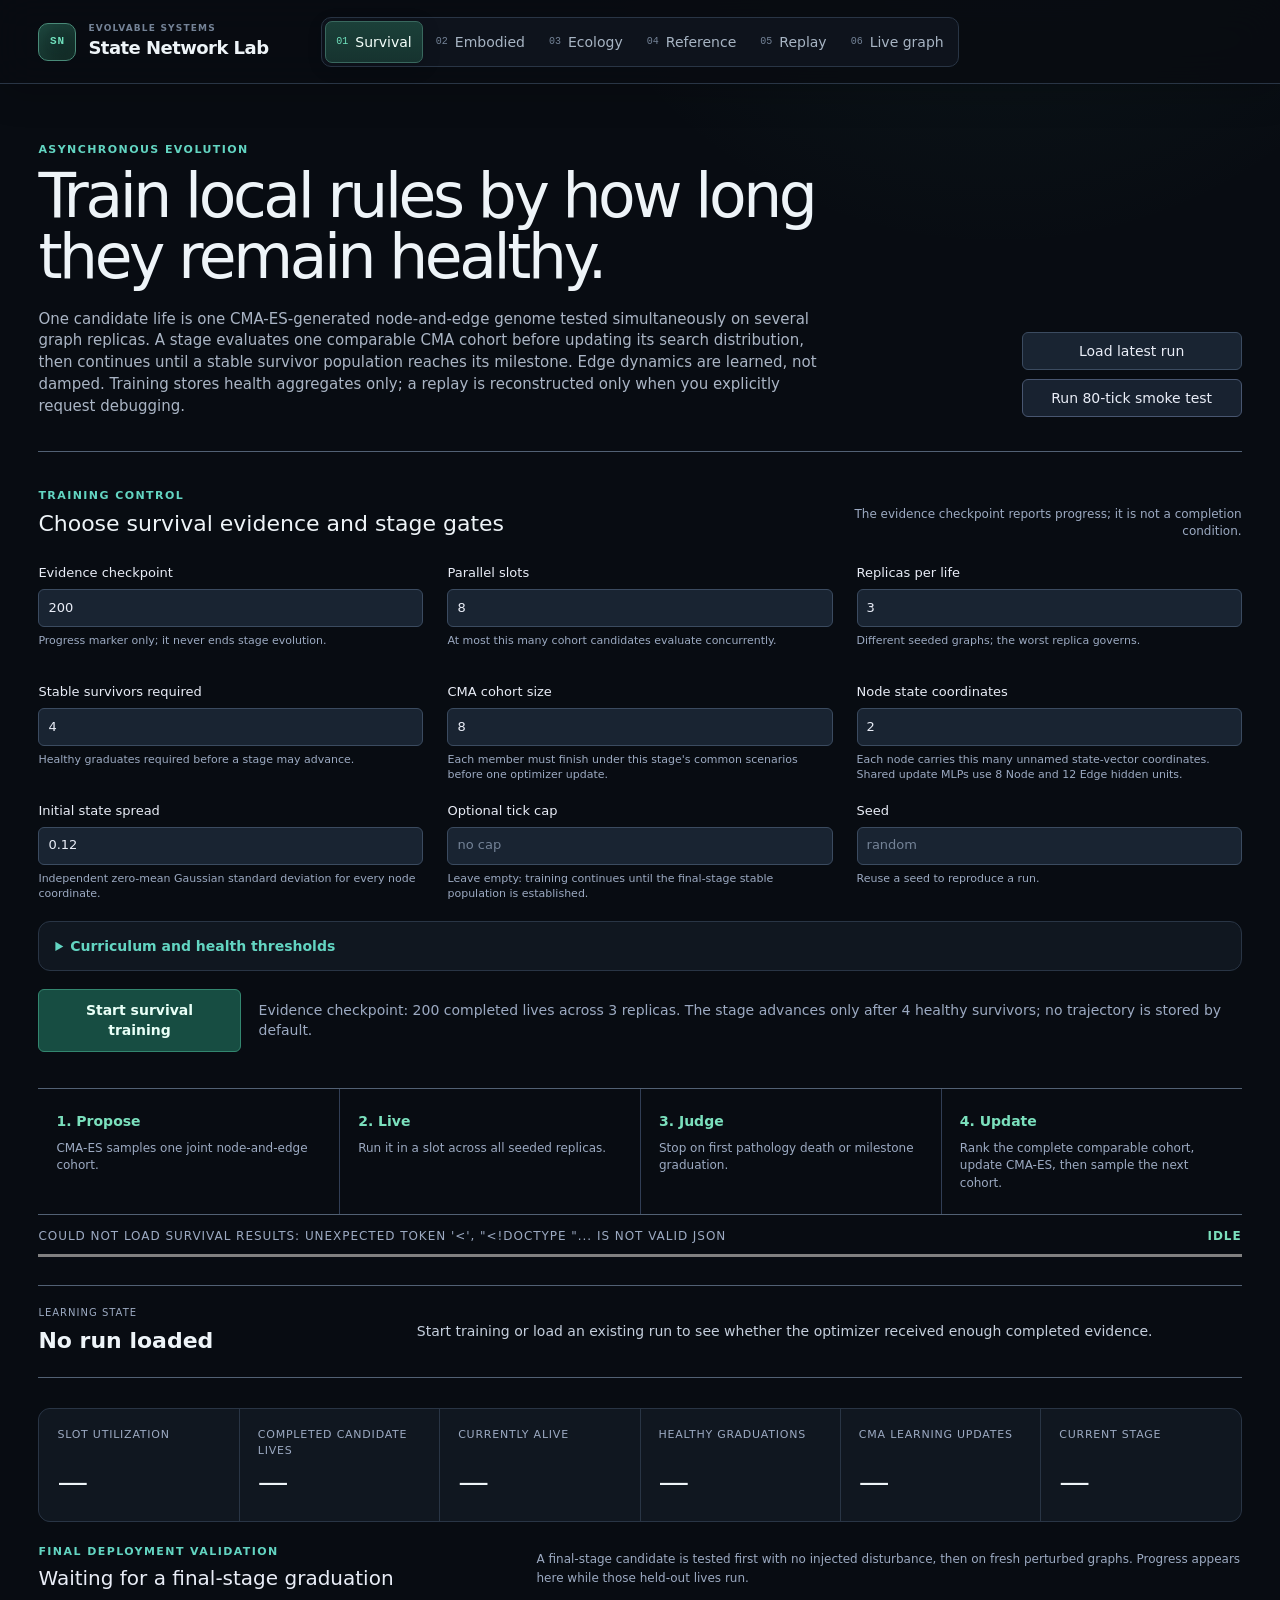
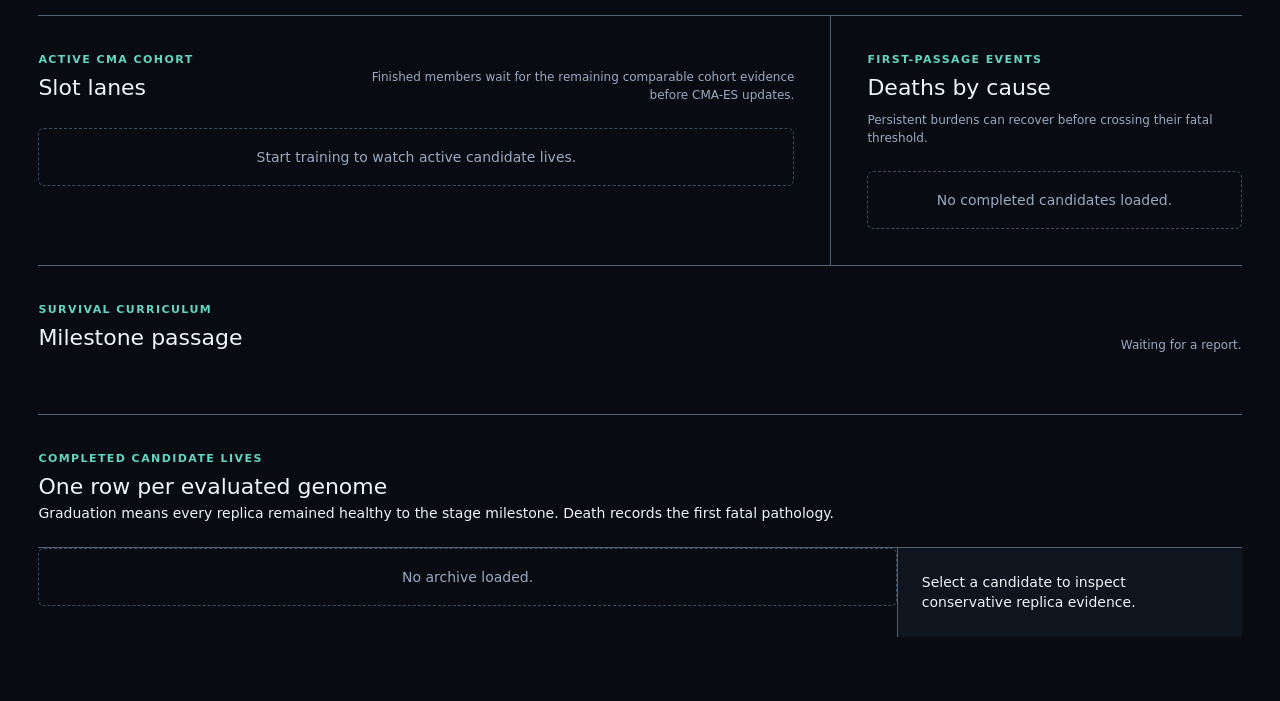
==== src/evolvable_state_network/web/index.html @ c816c3fc "add cli" ====
<!doctype html>
<html lang="en">
  <head>
    <meta charset="utf-8" />
    <meta name="viewport" content="width=device-width, initial-scale=1" />
    <title>State Network Lab</title>
    <link rel="stylesheet" href="style.css" />
    <link rel="stylesheet" href="shell.css" />
  </head>
  <body>
    <a class="skip-link" href="#main-content">Skip to workspace</a>
    <header class="app-header">
      <div class="brand">
        <span class="brand-mark" aria-hidden="true">SN</span>
        <div><p class="eyebrow">EVOLVABLE SYSTEMS</p><h1>State Network Lab</h1></div>
      </div>
      <nav aria-label="Primary views">
        <button class="nav active" data-view="survival"><span>01</span>Survival</button>
        <button class="nav" data-view="embodied"><span>02</span>Embodied</button>
        <button class="nav" data-view="ecology-demo"><span>03</span>Ecology</button>
        <button class="nav" data-view="overview"><span>04</span>Reference</button>
        <button class="nav" data-view="replay"><span>05</span>Replay</button>
        <button class="nav" data-view="live"><span>06</span>Live graph</button>
      </nav>
      <div class="load-controls">
        <span class="server-state"><i aria-hidden="true"></i>Local workspace</span>
        <label class="file-button">Import replay<input id="file-input" type="file" accept="application/json,.json" /></label>
        <span id="load-status" role="status">Load a replay JSON when needed.</span>
      </div>
    </header>

    <main id="main-content" tabindex="-1">
      <section class="view active survival-view" data-view="survival">
        <div class="survival-hero">
          <div>
            <p class="eyebrow">ASYNCHRONOUS EVOLUTION</p>
            <h2>Train local rules by how long they remain healthy.</h2>
            <p>One candidate life is one CMA-ES-generated node-and-edge genome tested simultaneously on several graph replicas. A stage evaluates one comparable CMA cohort before updating its search distribution, then continues until a stable survivor population reaches its milestone. Edge dynamics are learned, not damped. Training stores health aggregates only; a replay is reconstructed only when you explicitly request debugging.</p>
          </div>
          <div class="survival-actions"><button id="async-refresh" type="button">Load latest run</button><button id="async-diagnostic" type="button">Run 80-tick smoke test</button></div>
        </div>

        <section class="flat-section training-section">
          <div class="section-heading"><div><p class="eyebrow">TRAINING CONTROL</p><h3>Choose survival evidence and stage gates</h3></div><span>The evidence checkpoint reports progress; it is not a completion condition.</span></div>
          <form id="async-form" class="training-form">
            <label>Evidence checkpoint <input id="async-candidates-budget" type="number" value="200" min="1" max="5000" /><small>Progress marker only; it never ends stage evolution.</small></label>
            <label>Parallel slots <input id="async-slots-input" type="number" value="8" min="1" max="32" /><small>At most this many cohort candidates evaluate concurrently.</small></label>
            <label>Replicas per life <input id="async-replicas-input" type="number" value="3" min="1" max="8" /><small>Different seeded graphs; the worst replica governs.</small></label>
            <label>Stable survivors required <input id="async-stable-population" type="number" value="4" min="1" max="32" /><small>Healthy graduates required before a stage may advance.</small></label>
            <label>CMA cohort size <input id="async-batch-input" type="number" value="8" min="2" max="32" /><small>Each member must finish under this stage's common scenarios before one optimizer update.</small></label>
            <label>Node state coordinates <input id="async-state-width" type="number" value="2" min="1" max="8" /><small>Each node carries this many unnamed state-vector coordinates. Shared update MLPs use 8 Node and 12 Edge hidden units.</small></label>
            <label>Initial state spread <input id="async-initial-state-scale" type="number" value="0.12" min="0.001" max="1" step="0.001" /><small>Independent zero-mean Gaussian standard deviation for every node coordinate.</small></label>
            <label>Optional tick cap <input id="async-ticks-input" type="number" placeholder="no cap" min="20" max="100000" /><small>Leave empty: training continues until the final-stage stable population is established.</small></label>
            <label>Seed <input id="async-seed" type="number" placeholder="random" min="0" max="4294967295" /><small>Reuse a seed to reproduce a run.</small></label>
            <details class="training-advanced">
              <summary>Curriculum and health thresholds</summary>
              <div class="advanced-grid">
                <label>Stage 1 milestone <input id="async-stage1-life" type="number" value="40" min="4" max="2000" /><small>Healthy ticks required to graduate stage 1.</small></label>
                <label>Stage 2 milestone <input id="async-stage2-life" type="number" value="100" min="8" max="5000" /><small>Harder-stage healthy lifetime.</small></label>
                <label>Stage 1 nodes <input id="async-stage1-nodes" type="number" value="8" min="3" max="100" /></label>
                <label>Stage 2 nodes <input id="async-stage2-nodes" type="number" value="12" min="3" max="200" /></label>
                <label>Mean degree <input id="async-degree" type="number" value="3" min="0.5" max="20" step="0.5" /></label>
                <label>Disturbance interval <input id="async-disturbance-interval" type="number" value="10" min="2" max="1000" /></label>
                <label>Disturbance strength <input id="async-disturbance-strength" type="number" value="0.12" min="0" max="2" step="0.01" /></label>
                <label>Fatal burden threshold <input id="async-fatal-threshold" type="number" value="8" min="0.1" max="100" step="0.1" /><small>Higher values tolerate pathology longer.</small></label>
                <label>Node runaway alert <input id="async-node-growth-alert" type="number" value="3.2" min="0.1" max="3.9" step="0.1" /><small>Only sustained one-way growth at or beyond this coordinate magnitude counts as runaway. The hard safety bound is 4.</small></label>
                <label>Drift persistence <input id="async-one-direction-steps" type="number" value="12" min="2" max="1000" /><small>Consecutive growing ticks required before node runaway burden starts.</small></label>
                <label>Probe interval <input id="async-probe-interval" type="number" value="8" min="2" max="1000" /><small>How often response and recovery are tested.</small></label>
              </div>
            </details>
            <div class="training-submit"><button id="async-run" type="submit">Start survival training</button><output id="async-work-estimate">Health aggregates are retained online; training ends only after the final-stage stable population is established.</output></div>
          </form>
        </section>

        <section class="logic-strip" aria-label="Survival evolution logic">
          <div><strong>1. Propose</strong><span>CMA-ES samples one joint node-and-edge cohort.</span></div>
          <div><strong>2. Live</strong><span>Run it in a slot across all seeded replicas.</span></div>
          <div><strong>3. Judge</strong><span>Stop on first pathology death or milestone graduation.</span></div>
          <div><strong>4. Update</strong><span>Rank the complete comparable cohort, update CMA-ES, then sample the next cohort.</span></div>
        </section>

        <div class="async-status-line">
          <span id="async-status">Checking for the latest survival run…</span>
          <strong id="async-progress-label">idle</strong>
        </div>
        <progress id="async-progress" value="0" max="5000"></progress>

        <section id="async-interpretation" class="learning-verdict">
          <div><span>LEARNING STATE</span><strong id="async-learning-state">No run loaded</strong></div>
          <p id="async-learning-copy">Start training or load an existing run to see whether the optimizer received enough completed evidence.</p>
          <dl id="async-run-facts"></dl>
        </section>

        <section id="async-metrics" class="metric-ribbon" aria-label="Asynchronous run summary">
          <div><span>Slot utilization</span><strong>—</strong></div>
          <div><span>Completed candidate lives</span><strong>—</strong></div>
          <div><span>Currently alive</span><strong>—</strong></div>
          <div><span>Healthy graduations</span><strong>—</strong></div>
          <div><span>CMA learning updates</span><strong>—</strong></div>
          <div><span>Current stage</span><strong>—</strong></div>
        </section>

        <section id="async-validation" class="validation-progress" aria-live="polite">
          <div><p class="eyebrow">FINAL DEPLOYMENT VALIDATION</p><h3>Waiting for a final-stage graduation</h3></div>
          <p>A final-stage candidate is tested first with no injected disturbance, then on fresh perturbed graphs. Progress appears here while those held-out lives run.</p>
        </section>

        <div class="survival-columns">
          <section class="flat-section">
            <div class="section-heading"><div><p class="eyebrow">ACTIVE CMA COHORT</p><h3>Slot lanes</h3></div><span>Finished members wait for the remaining comparable cohort evidence before CMA-ES updates.</span></div>
            <div id="async-slots" class="slot-lanes"><p class="empty-state">Start training to watch active candidate lives.</p></div>
          </section>
          <section class="flat-section">
            <div class="section-heading"><div><p class="eyebrow">FIRST-PASSAGE EVENTS</p><h3>Deaths by cause</h3></div><span>Persistent burdens can recover before crossing their fatal threshold.</span></div>
            <div id="async-causes" class="cause-list"><p class="empty-state">No completed candidates loaded.</p></div>
          </section>
        </div>

        <section class="flat-section curriculum-section">
          <div class="section-heading"><div><p class="eyebrow">SURVIVAL CURRICULUM</p><h3>Milestone passage</h3></div><span id="async-curriculum-copy">Waiting for a report.</span></div>
          <div id="async-curriculum" class="curriculum-track"></div>
        </section>

        <section class="flat-section archive-section">
          <div class="section-heading">
            <div><p class="eyebrow">COMPLETED CANDIDATE LIVES</p><h3>One row per evaluated genome</h3><p>Graduation means every replica remained healthy to the stage milestone. Death records the first fatal pathology.</p></div>
            <div id="async-artifacts" class="artifact-links"></div>
          </div>
          <div class="archive-layout">
            <div id="async-candidates" class="candidate-table"><p class="empty-state">No archive loaded.</p></div>
            <aside id="async-detail" class="candidate-detail"><p>Select a candidate to inspect conservative replica evidence.</p></aside>
          </div>
        </section>
      </section>

      <section class="view" data-view="embodied">
        <div class="page-heading"><div><p class="eyebrow">EMBODIED RULE LEARNING</p><h2>Evolve node and edge rules that learn how to remain alive.</h2><p>Only the shared node and edge update rules are inherited. Every evaluated life starts on a newly sampled graph and node/edge state, so evolution cannot memorize one network. Hunger, energy change, eating, and ray vision are sensations available to the rule. There is no meal, movement, steering, energy, or death reward: selection uses observed lifetime in ticks and nothing else.</p></div></div>
        <form id="embodied-form" class="form-panel panel">
          <div><p class="eyebrow">PREDATOR–PREY–PLANT</p><h3>Start a species-specific rule-evolution run</h3></div>
          <label>Basic-rule starting point <select id="embodied-model"><option value="">Fresh joint rules</option></select><small>Eligible completed Survival models supply one shared initial node and edge rule genome.</small></label>
          <label>Continue an embodied run <select id="embodied-continue-run"><option value="">Do not continue a prior run</option></select><small>Uses that run’s prey and predator best genomes separately, then applies all settings below to a new world.</small></label><button id="embodied-refresh" type="button">Refresh starting points</button>
          <label>Coevolution <input value="Prey + predator in one persistent world" readonly /><small>Two independent optimizer populations experience the same ecology.</small></label>
          <label>Evolution algorithm <select id="embodied-algorithm"><option value="cma_es">CMA-ES</option><option value="genetic">Genetic algorithm</option></select><small>GA preserves elites, crosses parents, mutates offspring, and injects broad random immigrants.</small></label>
          <label>Training mode <select id="embodied-training-mode"><option value="batch" selected>Comparable episode batches</option><option value="continuous">Continuous world</option></select><small>Batch mode freezes opponents and gives every candidate matched random graphs, initial states, and world seeds.</small></label>
          <label>Rule execution <select id="embodied-execution-backend"><option value="torch" selected>Vectorized Torch</option><option value="python">Reference Python</option></select><small>Torch keeps each agent network in tensor memory and skips trajectory construction during training.</small></label><label>Compute device <select id="embodied-device"><option value="cpu" selected>CPU</option><option value="cuda">NVIDIA CUDA</option><option value="auto">Auto-detect</option></select><small>CPU combines with candidate workers. CUDA owns one process and is most useful for large agent networks.</small></label><label>CPU candidate workers <input id="embodied-workers" type="number" value="0" min="0" max="32" /><small>0 chooses up to 8 workers automatically. CUDA uses one worker to avoid GPU context contention.</small></label>
          <label>Optimizer library per species <input id="embodied-population" type="number" value="24" min="2" max="64" /><small>Each genome is a shared learning rule, evaluated across fresh independent networks rather than one inherited network.</small></label><label>Continuous world ticks <input id="embodied-ticks" type="number" value="600" min="1" max="100000" /></label>
          <label>Batch generations <input id="embodied-batch-generations" type="number" value="48" min="1" /><small>One generation performs a complete prey batch followed by a complete predator batch.</small></label><label>Episode steps <input id="embodied-batch-steps" type="number" value="256" min="8" max="5000" /><small id="embodied-horizon-suggestion">Suggested minimum: 60 steps for energy scale 1.</small></label>
          <label>Trials per opponent <input id="embodied-batch-trials" type="number" value="4" min="1" max="32" /><small>All candidates in a generation receive the same training seeds and fresh network samples.</small></label><label>Selection-validation trials <input id="embodied-batch-validation-trials" type="number" value="8" min="1" max="32" /><small>A larger fixed disjoint bank selects the archived rule; it is not reported as final test performance.</small></label><label>Untouched final-test trials <input id="embodied-batch-test-trials" type="number" value="16" min="1" max="64" /><small>Evaluated only once after selection, alongside neutral-rule and vision-masked lifetime baselines.</small></label><label>Frozen opponents <input id="embodied-batch-opponents" type="number" value="2" min="1" max="16" /><small>Selection-validated rules form the common opponent pool.</small></label>
          <label>Prey slots <input id="embodied-prey-count" type="number" value="5" min="1" max="64" /><small>Concurrent prey organisms in the persistent ecology.</small></label><label>Predator slots <input id="embodied-predator-count" type="number" value="2" min="0" max="64" /><small>Set to 0 for prey-only evolution.</small></label>
          <label>Maximum food <input id="embodied-max-food" type="number" value="80" min="0" max="10000" /><small>Plant capacity of the learning world; the initial food is capped to this value.</small></label><label>Food growth rate <input id="embodied-food-growth-rate" type="number" value="24" min="0" max="10000" step="0.1" /><small>New plants per simulated second.</small></label><label>Maximum speed <input id="embodied-max-speed" type="number" value="20" min="0.5" max="100" step="0.5" /><small>Full-throttle linear speed. Lower this when testing faster internal updates, so a large throttle change does not skip food patches.</small></label><label>Maximum turn rate <input id="embodied-max-turn" type="number" value="6.283" min="0.001" max="25.132741" step="0.001" /><small>Full-turn angular speed in radians per simulated second. Keep this at 6.283 (one full rotation per second) for the first speed-limited trial.</small></label><label>Plant clusters <input id="embodied-plant-clusters" type="number" value="4" min="0" max="64" /><small>Food regrows around persistent patches, making ray-guided targeting more useful than uniform blind sweeping. Set 0 for a uniform-food ablation.</small></label><label>Plant cluster radius <input id="embodied-plant-cluster-radius" type="number" value="5" min="0" max="100" step="0.5" /></label>
          <fieldset class="body-inputs"><legend>Internal-state inputs</legend><small>Select the body signals injected into the network. Hunger alone is the default ablation; ray vision is always present.</small><label><input id="embodied-body-hunger" name="embodied-body-input" value="hunger" type="checkbox" checked /> Hunger</label><label><input id="embodied-body-energy-change" name="embodied-body-input" value="energy_change" type="checkbox" /> Energy change</label><label><input id="embodied-body-ate" name="embodied-body-input" value="ate" type="checkbox" /> Ate last tick</label><label><input id="embodied-body-time-since-meal" name="embodied-body-input" value="time_since_meal" type="checkbox" /> Time since meal</label></fieldset>
          <label>Random hidden nodes <input id="embodied-nodes" type="number" value="31" min="1" max="367" /><small>Only anonymous recurrent nodes. Selected body inputs plus 27 ray-vision and 2 action ports are added separately.</small></label><label>Node state channels <input id="embodied-state-width" type="number" value="2" min="2" max="8" /><small>Channel 0 carries ray vision and action readout; channel 1 carries selected body signals. Extra channels are hidden-state coordinates; unused interface coordinates remain zero.</small></label><label>Mean degree <input id="embodied-degree" type="number" value="6" min="0" max="40" step="0.5" /></label>
          <label>Initial node-state spread <input id="embodied-state-scale" type="number" value="0.12" min="0" max="1" step="0.001" /></label><label>Internal rule time step <input id="embodied-network-dt" type="number" value="0.05" min="0.005" max="0.25" step="0.005" /><small>One graph update runs before each world action. Keep this at 0.05 for the first responsiveness comparison.</small></label><label>Max node-state change <input id="embodied-max-delta" type="number" value="0.24" min="0.01" max="0.5" step="0.01" /><small>Hard per-coordinate update limit. This first trial doubles the previous 0.12 limit without changing rewards or the world.</small></label><label>Edge update scale <input id="embodied-edge-step-scale" type="number" value="0.06" min="0.005" max="0.5" step="0.005" /><small>Keep this unchanged initially, so any difference comes from faster node/action adaptation.</small></label><label>Life-energy scale <input id="embodied-energy-scale" type="number" value="1" min="0.1" max="20" step="0.1" /><small>At scale 1, no-food lifetime is 20 ticks. The enforced batch horizon is therefore at least 60 ticks.</small></label><label>Require valid survival experiment <input id="embodied-survival-pressure" type="checkbox" checked /><small>Requires a three-baseline-lifetime horizon and enough theoretical plant regrowth to sustain all prey. Uncheck only for an explicitly infeasible or short-horizon ablation.</small></label><label>Seed <input id="embodied-seed" type="number" placeholder="random" min="0" max="4294967295" /></label>
          <button id="embodied-run" type="submit">Co-evolve embodied rules</button><button id="embodied-terminate" class="terminate-button" type="button" disabled>Terminate evolution</button><output id="embodied-status">Start fresh, choose a basic rule, or continue a completed embodied run.</output>
        </form>
        <section class="flat-section"><div class="section-heading"><div><p class="eyebrow">RUN STATUS</p><h3>Lifetime generalization on unseen graphs and worlds</h3></div><span id="embodied-progress">No coevolution run has been started.</span></div><div id="embodied-result" class="metric-ribbon"><div><span>Untouched test lifetime</span><strong>—</strong></div><div><span>Selection validation</span><strong>—</strong></div><div><span>Neutral lifetime</span><strong>—</strong></div><div><span>Horizon survival</span><strong>—</strong></div><div><span>Completed lifetime</span><strong>—</strong></div><div><span>Hunger diagnostic</span><strong>—</strong></div></div></section>
        <section class="flat-section"><div class="section-heading"><div><p class="eyebrow">EVOLUTION TELEMETRY</p><h3>Lifetime-only selection evidence</h3></div><span>Batch mode separates training, selection validation, and untouched testing. Meals, hunger, and movement remain diagnostics and never enter selection.</span></div><div class="embodied-charts"><figure><figcaption id="embodied-chart-one-label">Training and held-out restricted mean lifetime</figcaption><canvas id="embodied-deaths-chart" width="700" height="260"></canvas></figure><figure><figcaption id="embodied-chart-two-label">First lives surviving the evaluation horizon</figcaption><canvas id="embodied-meals-chart" width="700" height="260"></canvas></figure></div></section>
      </section>

      <section class="view" data-view="ecology-demo">
        <div class="page-heading"><div><p class="eyebrow">BEST-RULE ECOLOGY DEMO</p><h2>Watch the two best learned rules in a fresh living world.</h2><p>Each demo uses the selected run’s prey and predator best genomes, while every organism still receives its own random network and initial state. A current checkpoint is available for debugging as soon as training saves it; finished runs retain their final best genomes. Deaths continue to replace organisms with the same demonstrated rule.</p></div></div>
        <form id="demo-form" class="form-panel panel"><label>Embodied model <select id="demo-run"></select><small>Supplies learned rules only. Current checkpoints refresh automatically during training; ecology settings below are independent.</small></label><button id="demo-refresh" type="button">Refresh models</button><label>World seed <input id="demo-seed" type="number" value="17" min="0" max="4294967295" /></label><label>Prey slots <input id="demo-prey-count" type="number" value="5" min="1" max="64" /></label><label>Predator slots <input id="demo-predator-count" type="number" value="2" min="0" max="64" /></label><label>Initial food <input id="demo-initial-food" type="number" value="24" min="0" max="10000" /></label><label>Maximum food <input id="demo-max-food" type="number" value="80" min="0" max="10000" /></label><label>Food growth rate <input id="demo-food-growth-rate" type="number" value="24" min="0" max="10000" step="0.1" /><small>New plants per simulated second.</small></label><label>Simulation speed <select id="demo-rate"><option value="1">1 tick/s</option><option value="4">4 ticks/s</option><option value="12" selected>12 ticks/s</option><option value="30">30 ticks/s</option><option value="120">120 ticks/s</option></select></label><button id="demo-start" type="submit">Start demo</button><output id="demo-status">Start a run and wait for its first checkpoint, or choose a completed run.</output></form>
        <section class="controls panel"><button id="demo-play" type="button">Play</button><button id="demo-step" type="button">Step</button><button id="demo-record" type="button" disabled>Start recording</button><span id="demo-label">Choose a run to begin.</span></section>
        <section class="flat-section"><canvas id="ecology-canvas" width="1100" height="600" aria-label="Live predator prey plant ecology; click an organism to inspect its network"></canvas><div id="demo-events" class="demo-events">No events yet.</div></section>
        <section class="flat-section demo-inspector"><div class="section-heading"><div><p class="eyebrow">INDIVIDUAL NETWORK INSPECTOR</p><h3 id="demo-individual-title">Click a prey or predator in the ecology</h3></div><span id="demo-individual-summary">The selected organism's random recurrent graph and live state will appear here.</span></div><div class="demo-inspector-grid"><article><label>Network colour channel <select id="demo-color-channel" disabled></select></label><svg id="demo-network" viewBox="0 0 920 560" role="img" aria-label="Selected organism network structure, with sensory inputs on the left and actions on the right"></svg></article><article><label>History channel <select id="demo-channel" disabled></select></label><canvas id="demo-node-chart" width="700" height="300" aria-label="Selected organism node-state history"></canvas></article></div></section>
      </section>

      <section class="view" data-view="overview">
        <div class="page-heading"><div><p class="eyebrow">EXPERIMENT OVERVIEW</p><h2>Inspect one simulation at a time</h2><p>Configure a reference run here, then move to Replay for the detailed graph inspection.</p></div></div>
        <section id="overview-cards" class="summary-grid"><article class="stat"><span>Replay data</span><strong>Waiting</strong></article><article class="stat"><span>State width</span><strong>—</strong></article><article class="stat"><span>Latest viability</span><strong>—</strong></article></section>
        <form id="experiment-form" class="form-panel panel">
          <div><p class="eyebrow">NEW REFERENCE RUN</p><h3>Run a deterministic local simulation</h3></div>
          <label>Baseline <select name="baseline"><option value="both">Compare both</option><option value="fixed_rnn">Fixed RNN</option><option value="homeostatic">Homeostatic</option></select></label>
          <label>Seed <input name="seed" type="number" value="7" /></label><label>Nodes <input name="nodes" type="number" min="2" max="200" value="24" /></label>
          <label>Mean degree <input name="mean_degree" type="number" min="0" step="0.5" value="5" /></label><label>Steps <input name="steps" type="number" min="1" max="5000" value="300" /></label>
          <label>Batch <input name="batch_size" type="number" min="1" max="64" value="4" /></label><label>dt <input name="dt" type="number" min="0.001" max="1" step="0.001" value="0.05" /></label>
          <button type="submit">Run reference simulation</button><output id="run-status">Requires the local dashboard server.</output>
        </form>
      </section>

      <section class="view" data-view="replay">
        <div class="page-heading"><div><p class="eyebrow">TRAJECTORY REPLAY</p><h2>Follow local state over time</h2><p>Choose a run, batch, and state-vector component. “Coordinate” means component 0, 1, 2… of the unnamed node state; it is not an x/y graph position.</p></div></div>
        <section class="controls panel">
          <label>Run <select id="run-select"></select></label><label>Batch <select id="batch-select"></select></label><label>Coordinate <select id="coordinate-select"></select></label>
          <label>Rate <select id="rate-select"><option value="1">1×</option><option value="4">4×</option><option value="12">12×</option><option value="30">30×</option></select></label>
          <button id="previous" title="Previous recorded frame">Previous</button><button id="play">Play</button><button id="next" title="Next recorded frame">Next</button><label class="loop"><input id="loop" type="checkbox" /> loop</label>
          <input id="frame-slider" type="range" min="0" max="0" value="0" aria-label="Replay frame" /><output id="frame-label"></output>
        </section>
        <div id="replay-workspace-host"><section id="shared-workspace" class="workspace">
          <article class="panel graph-panel"><div class="panel-title"><h3>Local message graph</h3><span>Click a node or edge to inspect it</span></div><svg id="network" viewBox="0 0 720 560" role="img" aria-label="Interactive directed graph"></svg><div class="legend"><span class="negative">● negative</span><span class="neutral">● zero</span><span class="positive">● positive</span><span>node radius = absolute selected-coordinate value</span></div></article>
          <aside class="sidebar"><article class="panel"><div class="panel-title"><h3>Frame diagnostics</h3></div><dl id="frame-info"></dl></article><article class="panel"><div class="panel-title"><h3>Selection</h3></div><pre id="selection-info">Select a node or edge.</pre></article><article class="panel"><div class="panel-title"><h3>Metric report</h3></div><div id="metrics"></div></article><article class="panel"><div class="panel-title"><h3>Perturbation timeline</h3></div><div id="events"></div></article></aside>
        </section></div>
      </section>

      <section class="view" data-view="live">
        <div class="page-heading"><div><p class="eyebrow">LIVE TRAINED-RULE SANDBOX</p><h2>Run a survival elite indefinitely on a fresh graph</h2><p>Models are ranked by the same conservative order used in training: harder stage, demonstrated function, longer life, then lower worst-replica pathology. Inspect the evidence below before launching on a fresh graph.</p></div></div>
        <form id="live-form" class="form-panel panel">
          <div><p class="eyebrow">GRAPH AND INPUT CONTROL</p><h3>Launch live trajectory</h3></div>
          <label>Trained model <select id="live-model-select"></select></label><button id="refresh-live-models" type="button">Refresh models</button>
          <aside id="live-model-detail" class="live-model-detail"><p>Select a model to inspect its survival evidence.</p></aside>
          <label>Graph seed <input id="live-seed" type="number" value="17" min="0" max="4294967295" /></label><label>Topology <select id="live-topology"><option value="erdos_renyi">Random directed</option><option value="ring">Ring</option></select></label>
          <label>Nodes <input id="live-nodes" type="number" value="24" min="2" max="200" /></label><label>Mean degree <input id="live-degree" type="number" value="5" min="0" step="0.5" /></label>
          <label>Batch <input id="live-batch" type="number" value="1" min="1" max="64" /></label><label>Initial state spread <input id="live-initial-state-scale" type="number" value="0.12" min="0" max="1" step="0.001" /></label><label>dt <input id="live-dt" type="number" value="0.05" min="0.001" max="1" step="0.001" /></label>
          <button type="submit">Run on fresh graph</button><output id="live-status">Select a trained survival elite first.</output>
        </form>
        <section class="controls panel"><label>Advance rate <select id="live-rate"><option value="1">1 step/s</option><option value="4">4 step/s</option><option value="12" selected>12 step/s</option><option value="30">30 step/s</option></select></label><button id="live-play" type="button">Play</button><button id="live-step" type="button">Step</button><span id="live-frame-label">Open a sandbox to begin.</span></section>
        <div id="live-workspace-host"></div>
      </section>
    </main>
    <script src="app.js"></script>
  </body>
</html>
---- src/evolvable_state_network/web/style.css ----
:root { color-scheme: dark; --bg:#0d111a; --panel:#171e2b; --panel-2:#1c2636; --line:#313e55; --text:#e9edf7; --muted:#9caac2; --accent:#63d5c2; --warm:#f39b72; --blue:#6daafa; }
* { box-sizing:border-box; } body { margin:0; min-width:760px; background:var(--bg); color:var(--text); font:14px/1.45 Inter,ui-sans-serif,system-ui,sans-serif; } header { min-height:84px; display:grid; grid-template-columns:1fr auto 1fr; align-items:center; gap:20px; padding:16px 30px; border-bottom:1px solid var(--line); background:#121824; position:sticky; top:0; z-index:5; } h1,h2,h3,p { margin:0; } h1 { font-size:24px; letter-spacing:-.03em; } h2 { font-size:24px; letter-spacing:-.02em; } h3 { font-size:14px; } .eyebrow { color:var(--accent); font-size:11px; font-weight:750; letter-spacing:.13em; } nav { display:flex; gap:4px; padding:4px; border:1px solid var(--line); border-radius:9px; background:#0d111a; } button,.file-button,select,input { color:var(--text); border:1px solid #485670; background:#222d3f; border-radius:6px; padding:7px 9px; font:inherit; } button,.file-button { cursor:pointer; } button:hover,.file-button:hover { border-color:var(--accent); } button:disabled { cursor:wait; opacity:.55; } .nav { border:0; background:transparent; color:var(--muted); } .nav.active { background:#233d52; color:var(--text); } .load-controls { justify-self:end; display:flex; align-items:center; gap:8px; } .file-button input { display:none; } #load-status { color:var(--muted); font-size:12px; max-width:220px; }
main { max-width:1500px; margin:auto; padding:28px 22px 42px; } .view { display:none; } .view.active { display:block; animation:enter .18s ease-out; } @keyframes enter { from { opacity:.35; transform:translateY(4px); } to { opacity:1; transform:none; } } .page-heading { display:flex; justify-content:space-between; align-items:end; gap:24px; margin:4px 0 20px; } .page-heading p:not(.eyebrow) { max-width:720px; margin-top:5px; color:var(--muted); }
.panel { border:1px solid var(--line); border-radius:11px; background:var(--panel); box-shadow:0 9px 28px #0002; } .summary-grid { display:grid; grid-template-columns:repeat(3,1fr); gap:12px; margin-bottom:18px; } .summary-grid.compact { margin:12px 0 0; } .stat { min-height:82px; display:flex; flex-direction:column; justify-content:space-between; gap:6px; padding:13px 15px; border:1px solid var(--line); border-radius:9px; background:var(--panel-2); } .stat span { color:var(--muted); font-size:12px; } .stat strong { font-size:18px; font-variant-numeric:tabular-nums; overflow-wrap:anywhere; }
.form-panel { display:flex; flex-wrap:wrap; align-items:end; gap:11px 14px; padding:16px; } .form-panel > div { min-width:210px; margin-right:8px; } .form-panel label { display:inline-flex; align-items:center; gap:6px; color:var(--muted); font-size:12px; } .form-panel input { width:74px; } .form-panel button { background:#1c665e; border-color:#2f9d91; font-weight:700; } .form-panel output { color:var(--muted); max-width:360px; font-size:12px; }
.controls { display:grid; grid-template-columns:repeat(4,max-content) repeat(4,max-content) 1fr max-content; align-items:center; gap:10px; padding:12px; } label { color:var(--muted); font-size:12px; display:inline-flex; align-items:center; gap:6px; } #frame-slider { width:100%; accent-color:var(--accent); } output { color:var(--accent); min-width:106px; text-align:right; font-variant-numeric:tabular-nums; } .workspace { display:grid; grid-template-columns:minmax(520px,1.55fr) minmax(300px,.8fr); gap:18px; margin-top:18px; } .graph-panel,.sidebar .panel { padding:14px; } .panel-title { display:flex; justify-content:space-between; align-items:baseline; gap:10px; margin-bottom:9px; } .panel-title span { color:var(--muted); font-size:12px; } #network { width:100%; height:min(67vh,620px); display:block; border-radius:8px; background:radial-gradient(circle at center,#222c3c,#101621 70%); } .edge { cursor:pointer; stroke-linecap:round; } .edge.selected { stroke:#fff !important; } .node { cursor:pointer; stroke:#bfc9dc; stroke-width:1.2; } .node.selected { stroke:#fff; stroke-width:4; } .node-label { font:11px ui-monospace,monospace; text-anchor:middle; fill:#e8edf7; pointer-events:none; } .legend { display:flex; flex-wrap:wrap; gap:13px; padding:10px 2px 0; color:var(--muted); font-size:12px; } .negative { color:var(--blue); }.neutral { color:#c6cedd; }.positive { color:var(--warm); } .sidebar { display:grid; gap:14px; align-content:start; } dl { display:grid; grid-template-columns:auto 1fr; gap:5px 13px; margin:0; } dt { color:var(--muted); } dd { margin:0; font-family:ui-monospace,monospace; } pre { max-height:260px; overflow:auto; white-space:pre-wrap; overflow-wrap:anywhere; margin:0; color:#cbd6e8; font:12px/1.45 ui-monospace,monospace; } .metric { display:flex; justify-content:space-between; gap:12px; padding:5px 0; border-bottom:1px solid #293247; } .metric:last-child { border:0; } .metric strong { color:var(--accent); } .event { margin:6px 0; border-left:3px solid var(--warm); background:#ffffff0a; padding:5px 7px; font:12px ui-monospace,monospace; } .event.active { border-color:var(--accent); background:#63d5c21c; }
.evolution-layout { display:grid; grid-template-columns:minmax(290px,.7fr) minmax(520px,1.3fr); gap:18px; } .evolution-form { display:grid; grid-template-columns:1fr 1fr; align-content:start; } .evolution-form > div:first-child,.evolution-form output,.evolution-form .button-row { grid-column:1/-1; } .evolution-form button { flex:1; } .button-row { display:flex; gap:8px; } .button-row button:last-child { background:#37447b; border-color:#8295db; } .search-live { padding:14px; } progress { width:100%; height:8px; accent-color:var(--accent); } #fitness-chart { display:block; width:100%; height:auto; margin-top:12px; border:1px solid var(--line); border-radius:8px; background:#111724; } .outcome-panel { margin-top:18px; padding:17px; border-color:#466277; background:linear-gradient(135deg,#182838,#171e2b); } .outcome-panel .panel-title { margin-bottom:14px; } .evolution-results { display:grid; grid-template-columns:1.35fr .65fr; gap:18px; margin-top:18px; } .evolution-results .panel { padding:14px; min-height:190px; } .process-table { display:grid; gap:4px; font:12px ui-monospace,monospace; } .process-row { display:grid; grid-template-columns:130px 1fr; gap:10px; padding:7px; border-radius:5px; background:#ffffff08; } .process-row.heading { color:var(--muted); background:transparent; padding:0 7px 6px; } #result-summary { display:grid; grid-template-columns:repeat(4,minmax(0,1fr)); gap:10px; } #result-summary > p { grid-column:1/-1; margin:2px 0; } #result-summary .stat { min-height:76px; } #result-summary .stat strong { font-size:16px; } #result-summary a { color:var(--accent); } .analysis-previews { grid-column:1/-1; display:grid; grid-template-columns:1fr 1fr; gap:14px; margin-top:5px; } .analysis-previews figure { min-width:0; margin:0; padding:10px; border:1px solid var(--line); border-radius:8px; background:#111724; } .analysis-previews figcaption { margin-bottom:7px; color:var(--text); font-size:12px; font-weight:650; } .analysis-previews img { display:block; width:100%; border-radius:4px; } .quiet-list { margin:0; padding-left:20px; color:var(--muted); } .quiet-list li { margin-bottom:9px; }
.replay-chooser { grid-column:1/-1; display:flex; flex-wrap:wrap; align-items:end; gap:10px 14px; padding:14px; border:1px solid #3d766f; border-radius:9px; background:#16312f; } .replay-chooser > div { min-width:270px; margin-right:auto; } .replay-chooser h3 { margin-top:2px; } .replay-chooser select { min-width:320px; max-width:100%; } .replay-chooser button { background:#1c665e; border-color:#2f9d91; font-weight:700; } .replay-chooser > span { color:var(--muted); font-size:12px; flex:1 1 220px; }
.live-model-detail { flex:1 0 100%; display:grid; grid-template-columns:minmax(220px,.7fr) 1fr; gap:18px; padding:14px 0; border-top:1px solid var(--line); border-bottom:1px solid var(--line); }
.live-model-detail h4 { margin:0 0 5px; font-size:18px; }
.live-model-detail p { color:var(--muted); font-size:12px; }
.live-model-detail dl { grid-template-columns:auto auto; justify-content:start; font-size:12px; }
.live-model-detail .recommended { color:var(--accent); font-weight:700; }
.embodied-charts { display:grid; grid-template-columns:1fr 1fr; gap:18px; }
.embodied-charts figure { min-width:0; margin:0; padding:14px; border:1px solid var(--line); border-radius:8px; background:#111724; }
.embodied-charts figcaption { margin-bottom:10px; color:var(--text); font-weight:650; }
.embodied-charts canvas { display:block; width:100%; height:auto; border:1px solid #273448; border-radius:5px; background:#0d131d; }
#ecology-canvas { display:block; width:100%; height:auto; border:1px solid #526174; border-radius:8px; background:#101a24; }
.demo-events { margin-top:12px; color:var(--muted); font:12px ui-monospace,monospace; }
.demo-inspector { margin-top:28px; }
.demo-inspector-grid { display:grid; grid-template-columns:minmax(0,1.1fr) minmax(320px,.9fr); gap:18px; margin-top:16px; }
#demo-network,#demo-node-chart { display:block; width:100%; border:1px solid #35455b; border-radius:7px; background:#101621; }
#demo-network { min-height:360px; }
.demo-inspector-grid article { min-width:0; }
.demo-inspector-grid article > label { display:flex; width:max-content; max-width:100%; margin:0 0 10px; }
.demo-inspector-grid select { max-width:220px; }
@media (max-width:1050px) { .demo-inspector-grid { grid-template-columns:1fr; } }
@media (max-width:1050px) { body { min-width:0; } header { grid-template-columns:1fr; position:static; } nav,.load-controls { justify-self:start; } .workspace,.evolution-layout,.evolution-results,.embodied-charts { grid-template-columns:1fr; } .controls { grid-template-columns:repeat(4,max-content) 1fr; } } @media (max-width:700px) { main { padding:18px 12px; } .summary-grid { grid-template-columns:1fr; } .page-heading { align-items:start; flex-direction:column; } .form-panel,.evolution-form { display:flex; } #fitness-chart { min-width:0; } }

/* Flat asynchronous workspace. The older tools remain available as secondary views. */
body { min-width:0; background:linear-gradient(90deg,transparent 0 49.92%,#ffffff05 50%,transparent 50.08%),#0a0e14; }
html,body { max-width:100%; overflow-x:hidden; }
header { min-height:72px; padding:12px clamp(18px,3vw,46px); background:#0a0e14ed; border-bottom:1px solid #526174; }
main { max-width:1680px; padding:0 clamp(18px,3vw,46px) 64px; }
.panel { border:0; border-top:1px solid var(--line); border-radius:0; background:transparent; box-shadow:none; }
.stat { border:0; border-left:1px solid var(--line); border-radius:0; background:transparent; }
nav { border-radius:2px; }
.survival-view { --survival-green:#7be0bd; --survival-amber:#ffb35c; --survival-red:#ff756f; }
.survival-hero { min-height:260px; display:grid; grid-template-columns:minmax(420px,1fr) auto; align-items:end; gap:48px; padding:58px 0 34px; border-bottom:1px solid #526174; }
.survival-hero h2 { max-width:900px; margin-top:8px; font-size:clamp(34px,4.8vw,72px); font-weight:520; line-height:.98; letter-spacing:-.055em; }
.survival-hero > div > p:last-child { max-width:780px; margin-top:22px; color:#aab5c5; font-size:15px; }
.survival-actions { display:flex; flex-direction:column; align-items:stretch; gap:9px; min-width:220px; }
.survival-actions button:last-child { border-color:#485670; background:#182230; }
.training-section { border-bottom:1px solid #526174; }
.training-form { display:grid; grid-template-columns:repeat(3,minmax(180px,1fr)); gap:18px 24px; }
.training-form > label,.advanced-grid label { display:flex; flex-direction:column; align-items:stretch; gap:6px; color:var(--text); font-size:13px; }
.training-form label small { min-height:32px; color:var(--muted); font-size:11px; line-height:1.4; }
.training-form input { width:100%; font-variant-numeric:tabular-nums; }
.training-advanced { grid-column:1/-1; border-top:1px solid var(--line); padding-top:14px; }
.training-advanced summary { color:var(--accent); cursor:pointer; font-weight:650; }
.advanced-grid { display:grid; grid-template-columns:repeat(5,minmax(130px,1fr)); gap:16px; margin-top:16px; }
.training-submit { grid-column:1/-1; display:flex; align-items:center; gap:18px; }
.training-submit button { padding:10px 16px; border-color:#33866f; background:#174d42; color:#e9fff7; font-weight:750; }
.training-submit output { max-width:none; text-align:left; color:var(--muted); }
.logic-strip { display:grid; grid-template-columns:repeat(4,1fr); border-bottom:1px solid #526174; }
.logic-strip div { min-height:112px; padding:22px 18px; border-left:1px solid var(--line); }
.logic-strip div:first-child { border-left:0; }
.logic-strip strong,.logic-strip span { display:block; }
.logic-strip strong { margin-bottom:9px; color:var(--survival-green); }
.logic-strip span { color:var(--muted); font-size:12px; }
.async-status-line { display:flex; justify-content:space-between; gap:20px; padding:13px 0 8px; color:var(--muted); font-size:12px; text-transform:uppercase; letter-spacing:.08em; }
.async-status-line strong { color:var(--survival-green); font-variant-numeric:tabular-nums; }
#async-progress { display:block; height:3px; border:0; }
.learning-verdict { display:grid; grid-template-columns:minmax(210px,.45fr) minmax(320px,1fr) auto; align-items:center; gap:24px; margin-top:28px; padding:20px 0; border-top:1px solid #526174; border-bottom:1px solid #526174; }
.learning-verdict > div span,.learning-verdict > div strong { display:block; }
.learning-verdict > div span { color:var(--muted); font-size:10px; letter-spacing:.1em; }
.learning-verdict > div strong { margin-top:5px; font-size:22px; font-weight:550; }
.learning-verdict > p { color:#c5cfdd; }
.learning-verdict dl { grid-template-columns:auto auto; font-size:11px; }
.metric-ribbon { display:grid; grid-template-columns:repeat(6,1fr); margin:30px 0 0; border-top:1px solid #526174; border-bottom:1px solid #526174; }
.metric-ribbon > div { min-height:112px; display:flex; flex-direction:column; justify-content:space-between; padding:18px; border-left:1px solid var(--line); }
.metric-ribbon > div:first-child { border-left:0; }
.metric-ribbon span { color:var(--muted); font-size:11px; letter-spacing:.07em; text-transform:uppercase; }
.metric-ribbon strong { font-size:clamp(22px,2.4vw,38px); font-weight:500; font-variant-numeric:tabular-nums; }
.validation-progress { display:grid; grid-template-columns:minmax(260px,.8fr) minmax(280px,1.2fr); gap:28px; align-items:center; padding:22px 0; border-bottom:1px solid #526174; color:var(--muted); }
.validation-progress h3 { margin:4px 0 0; color:var(--text); font-size:20px; font-weight:520; }
.validation-progress > p { margin:0; font-size:12px; line-height:1.55; }
.validation-progress.active { background:linear-gradient(90deg,#7be0bd0a,transparent); }
.validation-detail { display:grid; gap:9px; font-variant-numeric:tabular-nums; }
.validation-detail span { color:#d4e5dc; font-size:12px; }
.validation-detail progress { height:6px; accent-color:var(--survival-green); }
.survival-columns { display:grid; grid-template-columns:1.45fr .75fr; border-bottom:1px solid #526174; }
.flat-section { padding:36px 0; }
.survival-columns > .flat-section:first-child { padding-right:36px; border-right:1px solid #526174; }
.survival-columns > .flat-section:last-child { padding-left:36px; }
.survival-columns > .flat-section:last-child .section-heading { display:block; }
.survival-columns > .flat-section:last-child .section-heading > span { display:block; margin-top:8px; text-align:left; }
.section-heading { display:flex; justify-content:space-between; align-items:end; gap:24px; margin-bottom:24px; }
.section-heading h3 { margin-top:4px; font-size:22px; font-weight:520; }
.section-heading > span { max-width:430px; color:var(--muted); font-size:12px; text-align:right; }
.slot-lanes { display:grid; gap:3px; }
.slot-lane { display:grid; grid-template-columns:54px minmax(110px,.7fr) 2fr 90px; align-items:center; gap:14px; min-height:42px; padding:5px 0; border-bottom:1px solid #222d3b; font-variant-numeric:tabular-nums; }
.slot-lane .slot-name { color:var(--muted); font:11px ui-monospace,monospace; }
.slot-lane .candidate-name { overflow:hidden; text-overflow:ellipsis; white-space:nowrap; }
.slot-lane .lane-track { height:7px; background:#1f2935; overflow:hidden; }
.slot-lane .lane-fill { display:block; height:100%; background:var(--survival-green); }
.slot-lane .lane-fill.burdened { background:var(--survival-amber); }
.slot-lane .lane-meta { text-align:right; color:var(--muted); font-size:11px; }
.cause-list { display:grid; gap:15px; }
.cause-row { display:grid; grid-template-columns:minmax(150px,1fr) 2fr 42px; align-items:center; gap:12px; }
.cause-row span:first-child { overflow-wrap:anywhere; }
.cause-bar { height:9px; background:#1f2935; }
.cause-bar i { display:block; height:100%; background:var(--survival-red); }
.cause-row strong { text-align:right; font-variant-numeric:tabular-nums; }
.curriculum-section { border-bottom:1px solid #526174; }
.curriculum-track { display:grid; grid-template-columns:repeat(3,1fr); }
.curriculum-level { min-height:112px; padding:18px; border-left:1px solid var(--line); }
.curriculum-level:first-child { border-left:0; }
.curriculum-level span { display:block; color:var(--muted); font-size:11px; text-transform:uppercase; letter-spacing:.08em; }
.curriculum-level strong { display:block; margin:10px 0 4px; font-size:30px; font-weight:500; }
.curriculum-level.active { background:#7be0bd0b; box-shadow:inset 0 3px var(--survival-green); }
.archive-section { padding-bottom:0; }
.artifact-links { display:flex; flex-wrap:wrap; justify-content:flex-end; gap:12px; }
.artifact-links a { color:var(--accent); font-size:12px; }
.archive-layout { display:grid; grid-template-columns:minmax(600px,1.5fr) minmax(300px,.6fr); border-top:1px solid #526174; }
.candidate-table { max-height:620px; overflow:auto; border-right:1px solid #526174; }
.candidate-row { width:100%; display:grid; grid-template-columns:72px 110px 70px 90px minmax(160px,1fr) 100px; gap:12px; align-items:center; padding:11px 16px 11px 0; border:0; border-bottom:1px solid #222d3b; border-radius:0; background:transparent; color:var(--text); text-align:left; }
.candidate-row:hover,.candidate-row.selected { background:#ffffff08; }
.candidate-row.heading { position:sticky; top:0; z-index:1; color:var(--muted); background:#0a0e14; font-size:10px; letter-spacing:.06em; text-transform:uppercase; }
.status-graduation { color:var(--survival-green); }
.status-death { color:var(--survival-red); }
.candidate-detail { padding:24px; background:#0f151e; }
.candidate-detail h4 { margin:0 0 18px; font-size:24px; font-weight:520; }
.candidate-detail dl { grid-template-columns:1fr auto; }
.replica-line { margin-top:18px; padding-top:12px; border-top:1px solid var(--line); }
.replica-line strong { display:block; margin-bottom:6px; }
.replica-line span { display:block; color:var(--muted); font:11px/1.5 ui-monospace,monospace; }
.replay-survival { margin-top:10px; padding:6px 9px; font-size:12px; }
.empty-state { color:var(--muted); }
body[data-view="survival"] .load-controls { visibility:hidden; }
@media (max-width:1050px) {
  .survival-hero { grid-template-columns:1fr; }
  .survival-actions { flex-direction:row; }
  .advanced-grid { grid-template-columns:repeat(3,1fr); }
  .learning-verdict { grid-template-columns:1fr 1fr; }
  .learning-verdict dl { grid-column:1/-1; }
  .metric-ribbon { grid-template-columns:repeat(3,1fr); }
  .validation-progress { grid-template-columns:1fr; gap:12px; }
  .survival-columns,.archive-layout { grid-template-columns:1fr; }
  .survival-columns > .flat-section:first-child { padding-right:0; border-right:0; border-bottom:1px solid #526174; }
  .survival-columns > .flat-section:last-child { padding-left:0; }
  .candidate-table { border-right:0; }
}
@media (max-width:680px) {
  header { overflow:hidden; }
  header nav { width:100%; max-width:100%; overflow-x:auto; justify-self:stretch; }
  .survival-hero { padding-top:34px; }
  .survival-hero h2 { overflow-wrap:anywhere; }
  .survival-actions,.training-submit { flex-direction:column; align-items:stretch; }
  .training-form,.advanced-grid,.logic-strip,.learning-verdict,.live-model-detail { grid-template-columns:1fr; }
  .logic-strip div { border-left:0; border-top:1px solid var(--line); min-height:0; }
  .metric-ribbon { grid-template-columns:repeat(2,1fr); }
  .curriculum-track { grid-template-columns:1fr; }
  .curriculum-level { border-left:0; border-top:1px solid var(--line); }
  .slot-lane { grid-template-columns:46px 1fr 1.5fr; }
  .slot-lane .lane-meta { display:none; }
  .candidate-row { grid-template-columns:60px 86px 55px 1fr; }
  .candidate-row > :nth-child(4),.candidate-row > :nth-child(6) { display:none; }
}
---- src/evolvable_state_network/web/shell.css ----
/*
 * Application shell and responsive design layer.
 *
 * The simulation-specific visuals remain in style.css. Keeping the shell here
 * gives contributors one predictable place for navigation, forms, spacing,
 * accessibility, and responsive behavior.
 */

:root {
  --canvas: #080c12;
  --surface: #101720;
  --surface-raised: #151e2a;
  --surface-input: #192432;
  --border: #293545;
  --border-strong: #3b4b60;
  --ink: #eef4f8;
  --ink-soft: #a7b4c3;
  --ink-faint: #748397;
  --brand: #70e1bd;
  --brand-soft: #173b35;
  --focus: #a9f4dd;
  --danger: #ff7b73;
  --radius-sm: 6px;
  --radius-md: 12px;
  --radius-lg: 18px;
  --shadow: 0 18px 55px rgb(0 0 0 / 24%);
}

html {
  scroll-behavior: smooth;
}

body {
  background:
    radial-gradient(circle at 78% -10%, rgb(68 161 140 / 10%), transparent 30rem),
    var(--canvas);
  color: var(--ink);
}

button,
input,
select,
.file-button {
  min-height: 38px;
  border-color: var(--border-strong);
  border-radius: var(--radius-sm);
  background: var(--surface-input);
  transition: border-color 140ms ease, background-color 140ms ease, transform 140ms ease;
}

button:hover:not(:disabled),
.file-button:hover {
  border-color: var(--brand);
  background-color: #1d2c3a;
}

button:active:not(:disabled) {
  transform: translateY(1px);
}

:where(button, input, select, summary, .file-button):focus-visible {
  outline: 2px solid var(--focus);
  outline-offset: 3px;
}

input::placeholder {
  color: var(--ink-faint);
}

.skip-link {
  position: fixed;
  top: 10px;
  left: 10px;
  z-index: 100;
  padding: 9px 13px;
  border-radius: var(--radius-sm);
  background: var(--brand);
  color: #07110e;
  font-weight: 750;
  transform: translateY(-160%);
}

.skip-link:focus {
  transform: none;
}

.app-header {
  position: sticky;
  top: 0;
  display: grid;
  grid-template-columns: minmax(190px, .65fr) minmax(560px, auto) minmax(190px, .65fr);
  min-height: 82px;
  padding: 12px clamp(18px, 3vw, 46px);
  border-bottom-color: var(--border);
  background: rgb(8 12 18 / 88%);
  box-shadow: 0 10px 35px rgb(0 0 0 / 18%);
  backdrop-filter: blur(18px);
}

.brand {
  display: flex;
  align-items: center;
  gap: 12px;
  min-width: 0;
}

.brand-mark {
  display: grid;
  place-items: center;
  width: 38px;
  height: 38px;
  flex: 0 0 auto;
  border: 1px solid #498a78;
  border-radius: 10px;
  background: linear-gradient(145deg, #193f38, #0d211e);
  color: var(--brand);
  font: 750 11px/1 ui-monospace, monospace;
  letter-spacing: .08em;
  box-shadow: inset 0 0 20px rgb(112 225 189 / 8%);
}

.brand h1 {
  overflow: hidden;
  font-size: 18px;
  text-overflow: ellipsis;
  white-space: nowrap;
}

.brand .eyebrow {
  color: var(--ink-faint);
  font-size: 9px;
}

.app-header nav {
  gap: 2px;
  padding: 3px;
  border-color: var(--border);
  border-radius: 10px;
  background: rgb(16 23 32 / 76%);
}

.app-header .nav {
  display: grid;
  grid-template-columns: auto 1fr;
  gap: 7px;
  align-items: center;
  min-height: 42px;
  padding: 7px 10px;
  border: 1px solid transparent;
  border-radius: 7px;
  color: var(--ink-soft);
  white-space: nowrap;
}

.app-header .nav span {
  color: var(--ink-faint);
  font: 10px/1 ui-monospace, monospace;
}

.app-header .nav:hover {
  border-color: var(--border);
}

.app-header .nav.active {
  border-color: #39685e;
  background: linear-gradient(180deg, #1b4039, #16332f);
  color: #f4fffb;
  box-shadow: 0 4px 18px rgb(0 0 0 / 18%);
}

.app-header .nav.active span {
  color: var(--brand);
}

.load-controls {
  flex-wrap: wrap;
  justify-content: flex-end;
}

.server-state {
  display: inline-flex;
  align-items: center;
  gap: 7px;
  color: var(--ink-soft);
  font-size: 11px;
}

.server-state i {
  width: 7px;
  height: 7px;
  border-radius: 50%;
  background: var(--brand);
  box-shadow: 0 0 0 4px rgb(112 225 189 / 9%);
}

.load-controls .file-button {
  display: inline-flex;
  align-items: center;
  min-height: 34px;
  padding: 6px 9px;
  font-size: 11px;
}

#load-status {
  flex-basis: 100%;
  max-width: 300px;
  overflow: hidden;
  text-align: right;
  text-overflow: ellipsis;
  white-space: nowrap;
}

main {
  width: 100%;
}

.view:not(.survival-view) {
  padding-top: clamp(34px, 5vw, 70px);
}

.page-heading {
  padding-bottom: 26px;
  border-bottom: 1px solid var(--border-strong);
}

.page-heading h2 {
  max-width: 900px;
  margin-top: 9px;
  font-size: clamp(30px, 4vw, 58px);
  font-weight: 520;
  line-height: 1.04;
  letter-spacing: -.045em;
}

.page-heading p:not(.eyebrow) {
  max-width: 820px;
  margin-top: 15px;
  line-height: 1.65;
}

.flat-section,
.form-panel,
.controls {
  scroll-margin-top: 100px;
}

.form-panel {
  display: grid;
  grid-template-columns: repeat(4, minmax(150px, 1fr));
  align-items: start;
  gap: 18px;
  margin-top: 24px;
  padding: 24px 0 30px;
  border-bottom: 1px solid var(--border-strong);
}

.form-panel > div {
  grid-column: 1 / -1;
  margin: 0 0 4px;
}

.form-panel > label {
  display: flex;
  flex-direction: column;
  align-items: stretch;
  gap: 7px;
  color: var(--ink);
  font-weight: 620;
}

.form-panel label small {
  color: var(--ink-faint);
  font-size: 11px;
  font-weight: 400;
  line-height: 1.45;
}

.form-panel input,
.form-panel select {
  width: 100%;
}

.form-panel > button[type="submit"] {
  align-self: end;
  min-height: 42px;
  background: #1b5b4f;
}

.form-panel > .terminate-button {
  background: #762f3f;
  border-color: #b35d70;
}

.form-panel output {
  grid-column: span 2;
  align-self: center;
  max-width: none;
  min-width: 0;
  text-align: left;
  line-height: 1.5;
}

.controls {
  margin-top: 18px;
  border-top-color: var(--border-strong);
  border-bottom: 1px solid var(--border);
}

.summary-grid,
.metric-ribbon {
  gap: 1px;
  overflow: hidden;
  border: 1px solid var(--border);
  border-radius: var(--radius-md);
  background: var(--border);
}

.stat,
.metric-ribbon > div {
  border: 0;
  background: var(--surface);
}

.metric-ribbon > div:first-child {
  border-left: 0;
}

.embodied-charts figure,
.graph-panel,
.sidebar .panel {
  border-color: var(--border);
  border-radius: var(--radius-md);
  background: var(--surface);
}

#ecology-canvas,
#network,
#fitness-chart {
  box-shadow: var(--shadow);
}

.training-advanced {
  border: 1px solid var(--border);
  border-radius: var(--radius-md);
  padding: 0;
  background: var(--surface);
}

.training-advanced summary {
  padding: 14px 16px;
  list-style-position: inside;
}

.training-advanced[open] summary {
  border-bottom: 1px solid var(--border);
}

.training-advanced .advanced-grid {
  padding: 4px 16px 18px;
}

.empty-state {
  padding: 18px;
  border: 1px dashed var(--border-strong);
  border-radius: var(--radius-sm);
  text-align: center;
}

@media (prefers-reduced-motion: reduce) {
  *,
  *::before,
  *::after {
    scroll-behavior: auto !important;
    animation-duration: .01ms !important;
    animation-iteration-count: 1 !important;
    transition-duration: .01ms !important;
  }
}

@media (max-width: 1260px) {
  .app-header {
    grid-template-columns: 1fr auto;
  }

  .app-header nav {
    grid-column: 1 / -1;
    grid-row: 2;
    justify-self: stretch;
    overflow-x: auto;
  }

  .app-header .nav {
    flex: 1 0 auto;
  }

  .form-panel {
    grid-template-columns: repeat(3, minmax(150px, 1fr));
  }
}

@media (max-width: 820px) {
  .app-header {
    position: static;
    grid-template-columns: 1fr;
    padding: 14px 16px 10px;
  }

  .load-controls {
    grid-row: auto;
    justify-self: stretch;
    justify-content: flex-start;
  }

  #load-status {
    flex: 1 1 180px;
    max-width: none;
    text-align: left;
  }

  .app-header nav {
    grid-column: auto;
    grid-row: auto;
  }

  .form-panel,
  .training-form {
    grid-template-columns: repeat(2, minmax(0, 1fr));
  }

  .form-panel output {
    grid-column: 1 / -1;
  }

  .controls {
    display: flex;
    flex-wrap: wrap;
  }

  .controls #frame-slider {
    flex: 1 0 100%;
    order: 10;
  }
}

@media (max-width: 560px) {
  .brand-mark,
  .server-state {
    display: none;
  }

  .app-header .nav {
    display: flex;
    min-height: 38px;
  }

  .app-header .nav span {
    display: none;
  }

  main {
    padding-right: 14px;
    padding-left: 14px;
  }

  .form-panel,
  .training-form,
  .advanced-grid,
  .embodied-charts {
    grid-template-columns: 1fr;
  }

  .form-panel > button,
  .form-panel > output {
    grid-column: 1;
  }

  .section-heading {
    align-items: flex-start;
    flex-direction: column;
  }

  .section-heading > span {
    text-align: left;
  }

  .metric-ribbon {
    grid-template-columns: 1fr 1fr;
  }
}
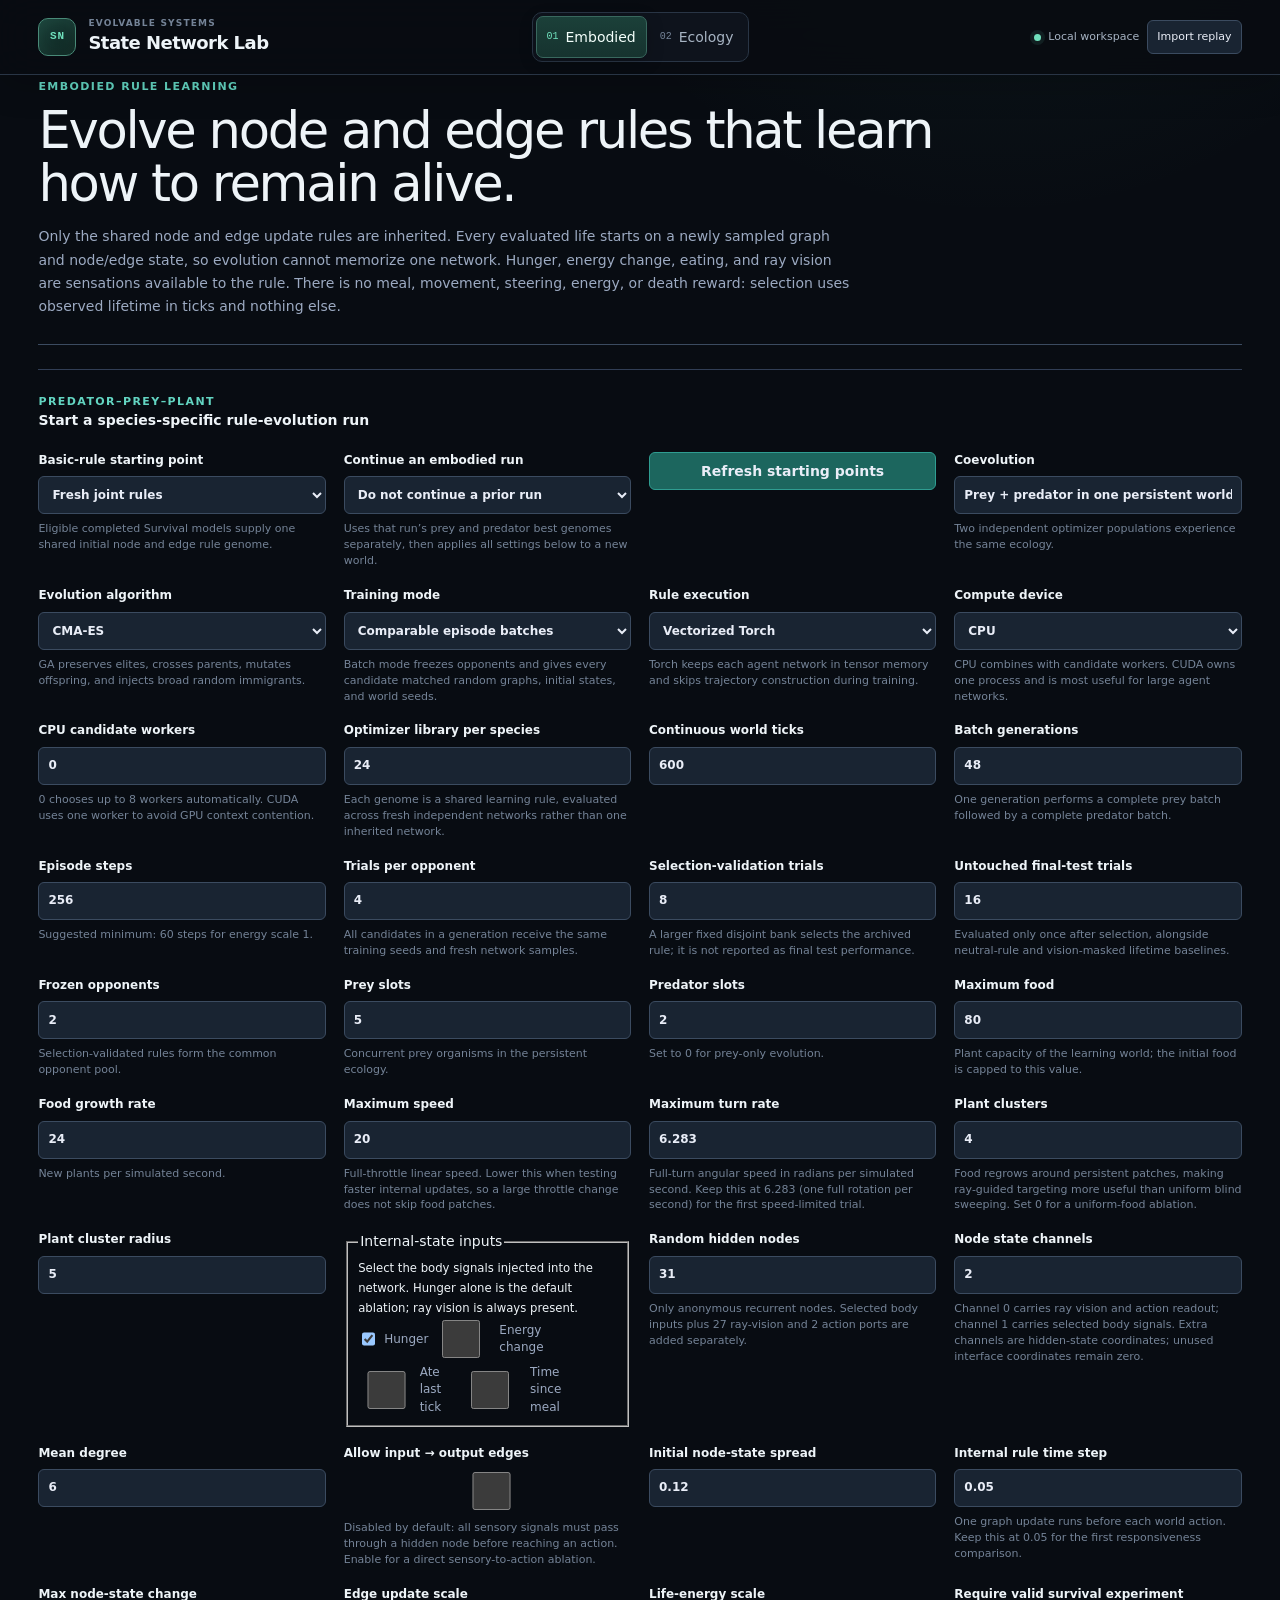
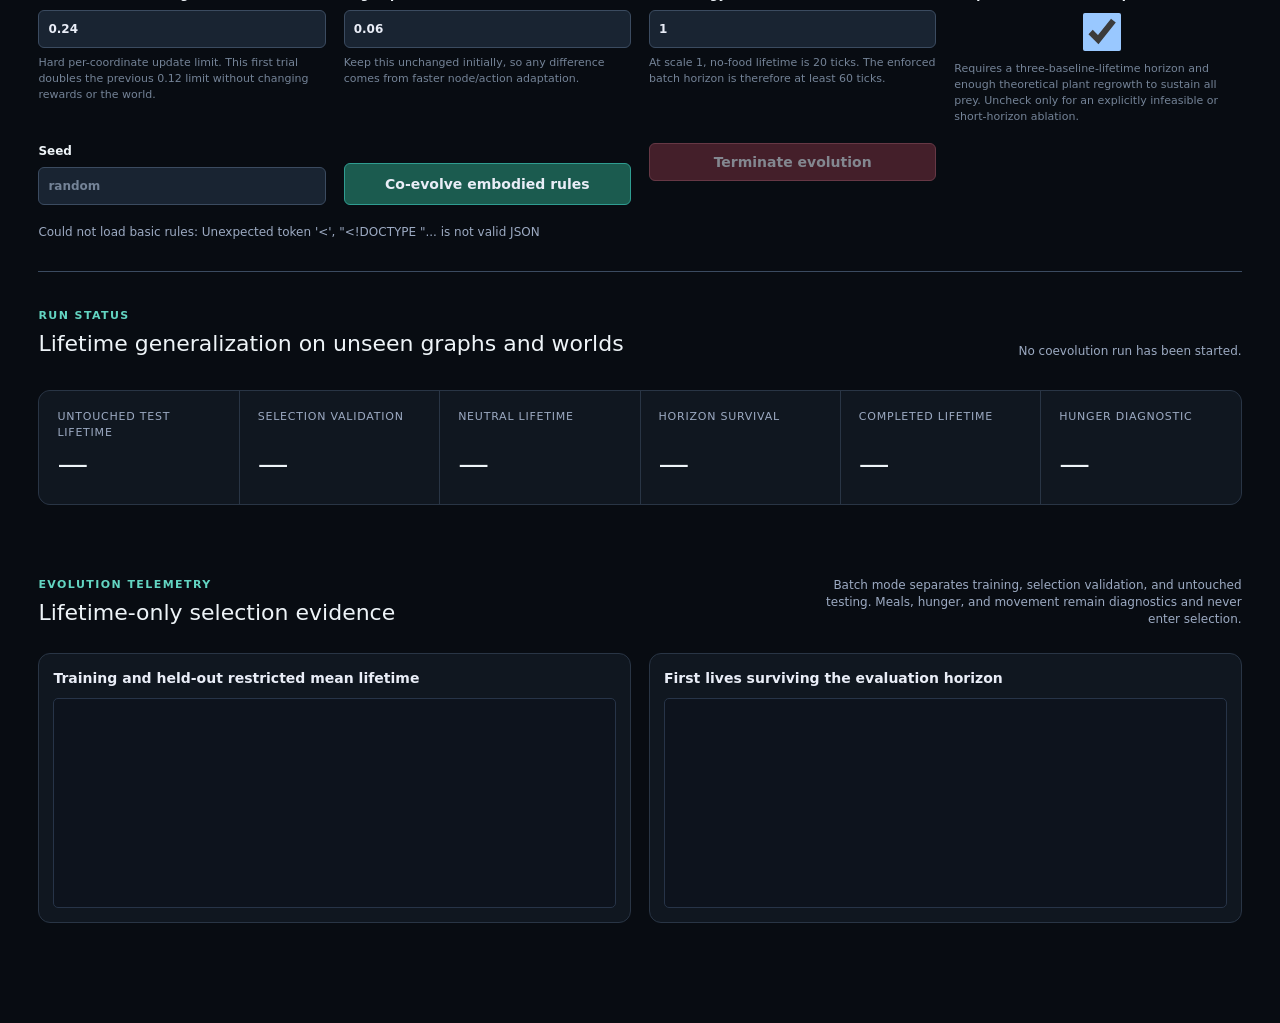
==== commit 8d59e045: "feat: disallow direct connection" ====
--- a/src/evolvable_state_network/web/index.html
+++ b/src/evolvable_state_network/web/index.html
@@ -4,8 +4,8 @@
     <meta charset="utf-8" />
     <meta name="viewport" content="width=device-width, initial-scale=1" />
     <title>State Network Lab</title>
-    <link rel="stylesheet" href="style.css" />
-    <link rel="stylesheet" href="shell.css" />
+    <link rel="stylesheet" href="style.css?v=20260814" />
+    <link rel="stylesheet" href="shell.css?v=20260814" />
   </head>
   <body>
     <a class="skip-link" href="#main-content">Skip to workspace</a>
@@ -15,22 +15,18 @@
         <div><p class="eyebrow">EVOLVABLE SYSTEMS</p><h1>State Network Lab</h1></div>
       </div>
       <nav aria-label="Primary views">
-        <button class="nav active" data-view="survival"><span>01</span>Survival</button>
-        <button class="nav" data-view="embodied"><span>02</span>Embodied</button>
-        <button class="nav" data-view="ecology-demo"><span>03</span>Ecology</button>
-        <button class="nav" data-view="overview"><span>04</span>Reference</button>
-        <button class="nav" data-view="replay"><span>05</span>Replay</button>
-        <button class="nav" data-view="live"><span>06</span>Live graph</button>
+        <button class="nav active" data-view="embodied"><span>01</span>Embodied</button>
+        <button class="nav" data-view="ecology-demo"><span>02</span>Ecology</button>
       </nav>
       <div class="load-controls">
         <span class="server-state"><i aria-hidden="true"></i>Local workspace</span>
-        <label class="file-button">Import replay<input id="file-input" type="file" accept="application/json,.json" /></label>
-        <span id="load-status" role="status">Load a replay JSON when needed.</span>
+        <label class="file-button" hidden>Import replay<input id="file-input" type="file" accept="application/json,.json" /></label>
+        <span id="load-status" role="status" hidden>Load a replay JSON when needed.</span>
       </div>
     </header>
 
     <main id="main-content" tabindex="-1">
-      <section class="view active survival-view" data-view="survival">
+      <section class="view survival-view" data-view="survival" aria-hidden="true" hidden>
         <div class="survival-hero">
           <div>
             <p class="eyebrow">ASYNCHRONOUS EVOLUTION</p>
@@ -133,7 +129,7 @@
         </section>
       </section>
 
-      <section class="view" data-view="embodied">
+      <section class="view active" data-view="embodied" aria-hidden="false">
         <div class="page-heading"><div><p class="eyebrow">EMBODIED RULE LEARNING</p><h2>Evolve node and edge rules that learn how to remain alive.</h2><p>Only the shared node and edge update rules are inherited. Every evaluated life starts on a newly sampled graph and node/edge state, so evolution cannot memorize one network. Hunger, energy change, eating, and ray vision are sensations available to the rule. There is no meal, movement, steering, energy, or death reward: selection uses observed lifetime in ticks and nothing else.</p></div></div>
         <form id="embodied-form" class="form-panel panel">
           <div><p class="eyebrow">PREDATOR–PREY–PLANT</p><h3>Start a species-specific rule-evolution run</h3></div>
@@ -149,7 +145,7 @@
           <label>Prey slots <input id="embodied-prey-count" type="number" value="5" min="1" max="64" /><small>Concurrent prey organisms in the persistent ecology.</small></label><label>Predator slots <input id="embodied-predator-count" type="number" value="2" min="0" max="64" /><small>Set to 0 for prey-only evolution.</small></label>
           <label>Maximum food <input id="embodied-max-food" type="number" value="80" min="0" max="10000" /><small>Plant capacity of the learning world; the initial food is capped to this value.</small></label><label>Food growth rate <input id="embodied-food-growth-rate" type="number" value="24" min="0" max="10000" step="0.1" /><small>New plants per simulated second.</small></label><label>Maximum speed <input id="embodied-max-speed" type="number" value="20" min="0.5" max="100" step="0.5" /><small>Full-throttle linear speed. Lower this when testing faster internal updates, so a large throttle change does not skip food patches.</small></label><label>Maximum turn rate <input id="embodied-max-turn" type="number" value="6.283" min="0.001" max="25.132741" step="0.001" /><small>Full-turn angular speed in radians per simulated second. Keep this at 6.283 (one full rotation per second) for the first speed-limited trial.</small></label><label>Plant clusters <input id="embodied-plant-clusters" type="number" value="4" min="0" max="64" /><small>Food regrows around persistent patches, making ray-guided targeting more useful than uniform blind sweeping. Set 0 for a uniform-food ablation.</small></label><label>Plant cluster radius <input id="embodied-plant-cluster-radius" type="number" value="5" min="0" max="100" step="0.5" /></label>
           <fieldset class="body-inputs"><legend>Internal-state inputs</legend><small>Select the body signals injected into the network. Hunger alone is the default ablation; ray vision is always present.</small><label><input id="embodied-body-hunger" name="embodied-body-input" value="hunger" type="checkbox" checked /> Hunger</label><label><input id="embodied-body-energy-change" name="embodied-body-input" value="energy_change" type="checkbox" /> Energy change</label><label><input id="embodied-body-ate" name="embodied-body-input" value="ate" type="checkbox" /> Ate last tick</label><label><input id="embodied-body-time-since-meal" name="embodied-body-input" value="time_since_meal" type="checkbox" /> Time since meal</label></fieldset>
-          <label>Random hidden nodes <input id="embodied-nodes" type="number" value="31" min="1" max="367" /><small>Only anonymous recurrent nodes. Selected body inputs plus 27 ray-vision and 2 action ports are added separately.</small></label><label>Node state channels <input id="embodied-state-width" type="number" value="2" min="2" max="8" /><small>Channel 0 carries ray vision and action readout; channel 1 carries selected body signals. Extra channels are hidden-state coordinates; unused interface coordinates remain zero.</small></label><label>Mean degree <input id="embodied-degree" type="number" value="6" min="0" max="40" step="0.5" /></label>
+          <label>Random hidden nodes <input id="embodied-nodes" type="number" value="31" min="1" max="367" /><small>Only anonymous recurrent nodes. Selected body inputs plus 27 ray-vision and 2 action ports are added separately.</small></label><label>Node state channels <input id="embodied-state-width" type="number" value="2" min="2" max="8" /><small>Channel 0 carries ray vision and action readout; channel 1 carries selected body signals. Extra channels are hidden-state coordinates; unused interface coordinates remain zero.</small></label><label>Mean degree <input id="embodied-degree" type="number" value="6" min="0" max="40" step="0.5" /></label><label>Allow input → output edges <input id="embodied-allow-input-output-connections" type="checkbox" /><small>Disabled by default: all sensory signals must pass through a hidden node before reaching an action. Enable for a direct sensory-to-action ablation.</small></label>
           <label>Initial node-state spread <input id="embodied-state-scale" type="number" value="0.12" min="0" max="1" step="0.001" /></label><label>Internal rule time step <input id="embodied-network-dt" type="number" value="0.05" min="0.005" max="0.25" step="0.005" /><small>One graph update runs before each world action. Keep this at 0.05 for the first responsiveness comparison.</small></label><label>Max node-state change <input id="embodied-max-delta" type="number" value="0.24" min="0.01" max="0.5" step="0.01" /><small>Hard per-coordinate update limit. This first trial doubles the previous 0.12 limit without changing rewards or the world.</small></label><label>Edge update scale <input id="embodied-edge-step-scale" type="number" value="0.06" min="0.005" max="0.5" step="0.005" /><small>Keep this unchanged initially, so any difference comes from faster node/action adaptation.</small></label><label>Life-energy scale <input id="embodied-energy-scale" type="number" value="1" min="0.1" max="20" step="0.1" /><small>At scale 1, no-food lifetime is 20 ticks. The enforced batch horizon is therefore at least 60 ticks.</small></label><label>Require valid survival experiment <input id="embodied-survival-pressure" type="checkbox" checked /><small>Requires a three-baseline-lifetime horizon and enough theoretical plant regrowth to sustain all prey. Uncheck only for an explicitly infeasible or short-horizon ablation.</small></label><label>Seed <input id="embodied-seed" type="number" placeholder="random" min="0" max="4294967295" /></label>
           <button id="embodied-run" type="submit">Co-evolve embodied rules</button><button id="embodied-terminate" class="terminate-button" type="button" disabled>Terminate evolution</button><output id="embodied-status">Start fresh, choose a basic rule, or continue a completed embodied run.</output>
         </form>
@@ -158,27 +154,14 @@
       </section>
 
       <section class="view" data-view="ecology-demo">
-        <div class="page-heading"><div><p class="eyebrow">BEST-RULE ECOLOGY DEMO</p><h2>Watch the two best learned rules in a fresh living world.</h2><p>Each demo uses the selected run’s prey and predator best genomes, while every organism still receives its own random network and initial state. A current checkpoint is available for debugging as soon as training saves it; finished runs retain their final best genomes. Deaths continue to replace organisms with the same demonstrated rule.</p></div></div>
-        <form id="demo-form" class="form-panel panel"><label>Embodied model <select id="demo-run"></select><small>Supplies learned rules only. Current checkpoints refresh automatically during training; ecology settings below are independent.</small></label><button id="demo-refresh" type="button">Refresh models</button><label>World seed <input id="demo-seed" type="number" value="17" min="0" max="4294967295" /></label><label>Prey slots <input id="demo-prey-count" type="number" value="5" min="1" max="64" /></label><label>Predator slots <input id="demo-predator-count" type="number" value="2" min="0" max="64" /></label><label>Initial food <input id="demo-initial-food" type="number" value="24" min="0" max="10000" /></label><label>Maximum food <input id="demo-max-food" type="number" value="80" min="0" max="10000" /></label><label>Food growth rate <input id="demo-food-growth-rate" type="number" value="24" min="0" max="10000" step="0.1" /><small>New plants per simulated second.</small></label><label>Simulation speed <select id="demo-rate"><option value="1">1 tick/s</option><option value="4">4 ticks/s</option><option value="12" selected>12 ticks/s</option><option value="30">30 ticks/s</option><option value="120">120 ticks/s</option></select></label><button id="demo-start" type="submit">Start demo</button><output id="demo-status">Start a run and wait for its first checkpoint, or choose a completed run.</output></form>
+        <div class="page-heading"><div><p class="eyebrow">BEST-RULE ECOLOGY DEMO</p><h2>Watch the two best learned rules in a fresh living world.</h2><p>Each demo uses the selected run’s prey and predator best genomes, while every organism receives a newly sampled graph and initial state. Choose the demo network size and connectivity below; checkpoint metadata supplies the learned rule and interface, not a fixed graph. A current checkpoint is available for debugging as soon as training saves it; finished runs retain their final best genomes. Deaths continue to replace organisms with the same demonstrated rule.</p></div></div>
+        <form id="demo-form" class="form-panel panel"><label>Embodied model <select id="demo-run"></select><small>Supplies learned rules and their required sensory interface. Current checkpoints refresh automatically during training.</small></label><button id="demo-refresh" type="button">Refresh models</button><label>World seed <input id="demo-seed" type="number" value="17" min="0" max="4294967295" /></label><label>Random hidden nodes <input id="demo-hidden-nodes" type="number" value="31" min="1" max="367" /><small>Anonymous recurrent nodes only. Sensory inputs and action outputs are added separately.</small></label><label>Mean degree <input id="demo-network-degree" type="number" value="6" min="0" max="399" step="0.5" /><small>Connectivity of each newly sampled directed graph; it need not match training metadata.</small></label><label>Prey slots <input id="demo-prey-count" type="number" value="5" min="1" max="64" /></label><label>Predator slots <input id="demo-predator-count" type="number" value="2" min="0" max="64" /></label><label>Initial food <input id="demo-initial-food" type="number" value="24" min="0" max="10000" /></label><label>Maximum food <input id="demo-max-food" type="number" value="80" min="0" max="10000" /></label><label>Food growth rate <input id="demo-food-growth-rate" type="number" value="24" min="0" max="10000" step="0.1" /><small>New plants per simulated second.</small></label><label>Simulation speed <select id="demo-rate"><option value="1">1 tick/s</option><option value="4">4 ticks/s</option><option value="12" selected>12 ticks/s</option><option value="30">30 ticks/s</option><option value="120">120 ticks/s</option></select></label><button id="demo-start" type="submit">Start demo</button><output id="demo-status">Start a run and wait for its first checkpoint, or choose a completed run.</output></form>
         <section class="controls panel"><button id="demo-play" type="button">Play</button><button id="demo-step" type="button">Step</button><button id="demo-record" type="button" disabled>Start recording</button><span id="demo-label">Choose a run to begin.</span></section>
         <section class="flat-section"><canvas id="ecology-canvas" width="1100" height="600" aria-label="Live predator prey plant ecology; click an organism to inspect its network"></canvas><div id="demo-events" class="demo-events">No events yet.</div></section>
         <section class="flat-section demo-inspector"><div class="section-heading"><div><p class="eyebrow">INDIVIDUAL NETWORK INSPECTOR</p><h3 id="demo-individual-title">Click a prey or predator in the ecology</h3></div><span id="demo-individual-summary">The selected organism's random recurrent graph and live state will appear here.</span></div><div class="demo-inspector-grid"><article><label>Network colour channel <select id="demo-color-channel" disabled></select></label><svg id="demo-network" viewBox="0 0 920 560" role="img" aria-label="Selected organism network structure, with sensory inputs on the left and actions on the right"></svg></article><article><label>History channel <select id="demo-channel" disabled></select></label><canvas id="demo-node-chart" width="700" height="300" aria-label="Selected organism node-state history"></canvas></article></div></section>
       </section>
 
-      <section class="view" data-view="overview">
-        <div class="page-heading"><div><p class="eyebrow">EXPERIMENT OVERVIEW</p><h2>Inspect one simulation at a time</h2><p>Configure a reference run here, then move to Replay for the detailed graph inspection.</p></div></div>
-        <section id="overview-cards" class="summary-grid"><article class="stat"><span>Replay data</span><strong>Waiting</strong></article><article class="stat"><span>State width</span><strong>—</strong></article><article class="stat"><span>Latest viability</span><strong>—</strong></article></section>
-        <form id="experiment-form" class="form-panel panel">
-          <div><p class="eyebrow">NEW REFERENCE RUN</p><h3>Run a deterministic local simulation</h3></div>
-          <label>Baseline <select name="baseline"><option value="both">Compare both</option><option value="fixed_rnn">Fixed RNN</option><option value="homeostatic">Homeostatic</option></select></label>
-          <label>Seed <input name="seed" type="number" value="7" /></label><label>Nodes <input name="nodes" type="number" min="2" max="200" value="24" /></label>
-          <label>Mean degree <input name="mean_degree" type="number" min="0" step="0.5" value="5" /></label><label>Steps <input name="steps" type="number" min="1" max="5000" value="300" /></label>
-          <label>Batch <input name="batch_size" type="number" min="1" max="64" value="4" /></label><label>dt <input name="dt" type="number" min="0.001" max="1" step="0.001" value="0.05" /></label>
-          <button type="submit">Run reference simulation</button><output id="run-status">Requires the local dashboard server.</output>
-        </form>
-      </section>
-
-      <section class="view" data-view="replay">
+      <section class="view" data-view="replay" hidden>
         <div class="page-heading"><div><p class="eyebrow">TRAJECTORY REPLAY</p><h2>Follow local state over time</h2><p>Choose a run, batch, and state-vector component. “Coordinate” means component 0, 1, 2… of the unnamed node state; it is not an x/y graph position.</p></div></div>
         <section class="controls panel">
           <label>Run <select id="run-select"></select></label><label>Batch <select id="batch-select"></select></label><label>Coordinate <select id="coordinate-select"></select></label>
@@ -192,7 +175,7 @@
         </section></div>
       </section>
 
-      <section class="view" data-view="live">
+      <section class="view" data-view="live" hidden>
         <div class="page-heading"><div><p class="eyebrow">LIVE TRAINED-RULE SANDBOX</p><h2>Run a survival elite indefinitely on a fresh graph</h2><p>Models are ranked by the same conservative order used in training: harder stage, demonstrated function, longer life, then lower worst-replica pathology. Inspect the evidence below before launching on a fresh graph.</p></div></div>
         <form id="live-form" class="form-panel panel">
           <div><p class="eyebrow">GRAPH AND INPUT CONTROL</p><h3>Launch live trajectory</h3></div>
--- a/src/evolvable_state_network/web/style.css
+++ b/src/evolvable_state_network/web/style.css
@@ -30,7 +30,7 @@
 /* Flat asynchronous workspace. The older tools remain available as secondary views. */
 body { min-width:0; background:linear-gradient(90deg,transparent 0 49.92%,#ffffff05 50%,transparent 50.08%),#0a0e14; }
 html,body { max-width:100%; overflow-x:hidden; }
-header { min-height:72px; padding:12px clamp(18px,3vw,46px); background:#0a0e14ed; border-bottom:1px solid #526174; }
+header { min-height:0; padding:12px clamp(18px,3vw,46px); background:#0a0e14ed; border-bottom:1px solid #526174; }
 main { max-width:1680px; padding:0 clamp(18px,3vw,46px) 64px; }
 .panel { border:0; border-top:1px solid var(--line); border-radius:0; background:transparent; box-shadow:none; }
 .stat { border:0; border-left:1px solid var(--line); border-radius:0; background:transparent; }
--- a/src/evolvable_state_network/web/shell.css
+++ b/src/evolvable_state_network/web/shell.css
@@ -88,8 +88,8 @@
   position: sticky;
   top: 0;
   display: grid;
-  grid-template-columns: minmax(190px, .65fr) minmax(560px, auto) minmax(190px, .65fr);
-  min-height: 82px;
+  grid-template-columns: minmax(0, 1fr) auto minmax(0, 1fr);
+  min-height: 0;
   padding: 12px clamp(18px, 3vw, 46px);
   border-bottom-color: var(--border);
   background: rgb(8 12 18 / 88%);
@@ -132,6 +132,11 @@
 }
 
 .app-header nav {
+  width: fit-content;
+  min-width: 0;
+  max-width: 100%;
+  flex: 0 0 auto;
+  justify-self: center;
   gap: 2px;
   padding: 3px;
   border-color: var(--border);
@@ -215,7 +220,11 @@
 }
 
 .view:not(.survival-view) {
-  padding-top: clamp(34px, 5vw, 70px);
+  padding-top: 0;
+}
+
+.view[hidden] {
+  display: none !important;
 }
 
 .page-heading {
@@ -378,21 +387,6 @@
 }
 
 @media (max-width: 1260px) {
-  .app-header {
-    grid-template-columns: 1fr auto;
-  }
-
-  .app-header nav {
-    grid-column: 1 / -1;
-    grid-row: 2;
-    justify-self: stretch;
-    overflow-x: auto;
-  }
-
-  .app-header .nav {
-    flex: 1 0 auto;
-  }
-
   .form-panel {
     grid-template-columns: repeat(3, minmax(150px, 1fr));
   }
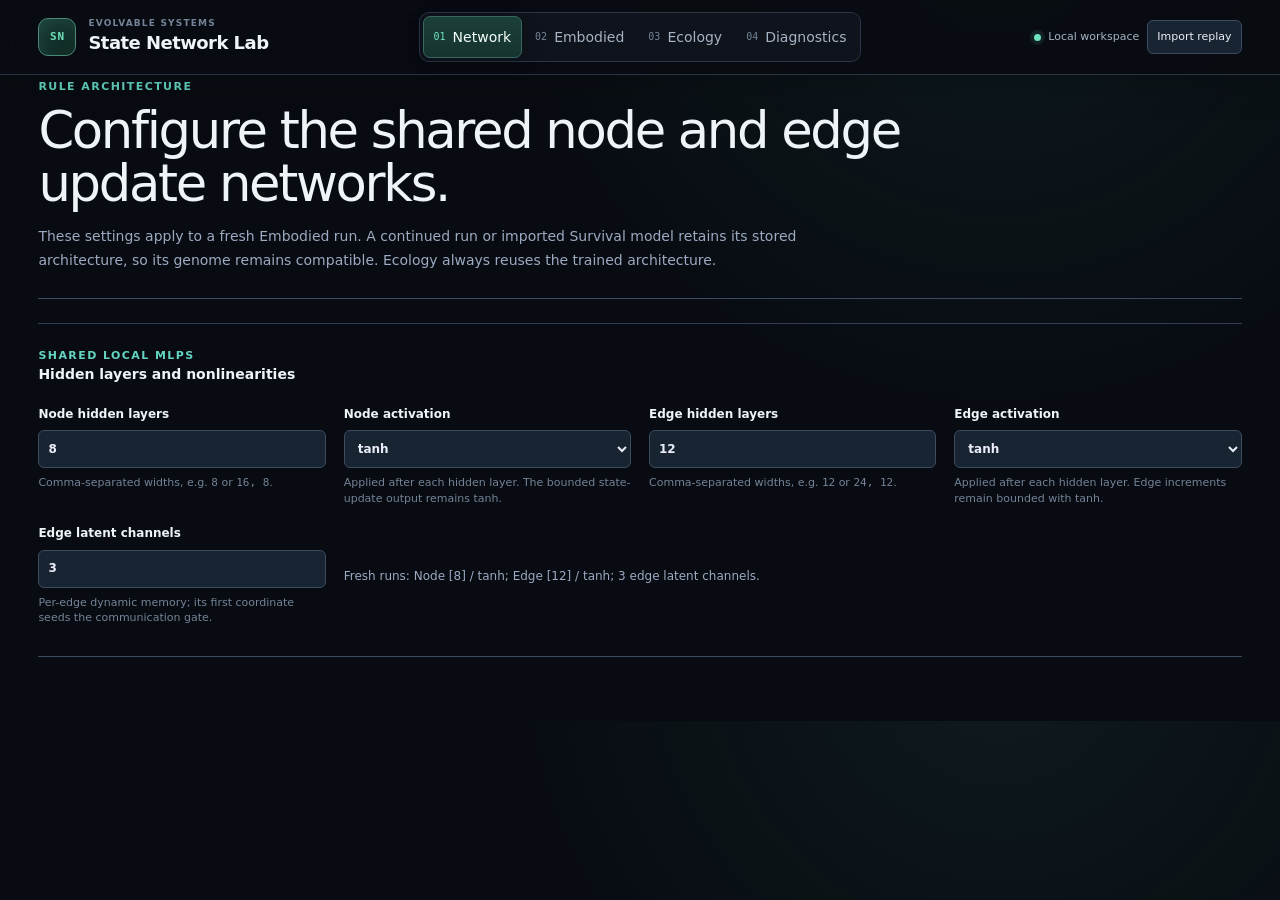
==== commit 4e8e4434: "enhancement" ====
--- a/src/evolvable_state_network/web/index.html
+++ b/src/evolvable_state_network/web/index.html
@@ -4,8 +4,8 @@
     <meta charset="utf-8" />
     <meta name="viewport" content="width=device-width, initial-scale=1" />
     <title>State Network Lab</title>
-    <link rel="stylesheet" href="style.css?v=20260814" />
-    <link rel="stylesheet" href="shell.css?v=20260814" />
+    <link rel="stylesheet" href="style.css?v=20260817" />
+    <link rel="stylesheet" href="shell.css?v=20260817" />
   </head>
   <body>
     <a class="skip-link" href="#main-content">Skip to workspace</a>
@@ -15,8 +15,10 @@
         <div><p class="eyebrow">EVOLVABLE SYSTEMS</p><h1>State Network Lab</h1></div>
       </div>
       <nav aria-label="Primary views">
-        <button class="nav active" data-view="embodied"><span>01</span>Embodied</button>
-        <button class="nav" data-view="ecology-demo"><span>02</span>Ecology</button>
+        <button class="nav active" data-view="network"><span>01</span>Network</button>
+        <button class="nav" data-view="embodied"><span>02</span>Embodied</button>
+        <button class="nav" data-view="ecology-demo"><span>03</span>Ecology</button>
+        <button class="nav" data-view="diagnostics"><span>04</span>Diagnostics</button>
       </nav>
       <div class="load-controls">
         <span class="server-state"><i aria-hidden="true"></i>Local workspace</span>
@@ -129,7 +131,20 @@
         </section>
       </section>
 
-      <section class="view active" data-view="embodied" aria-hidden="false">
+      <section class="view active" data-view="network" aria-hidden="false">
+        <div class="page-heading"><div><p class="eyebrow">RULE ARCHITECTURE</p><h2>Configure the shared node and edge update networks.</h2><p>These settings apply to a fresh Embodied run. A continued run or imported Survival model retains its stored architecture, so its genome remains compatible. Ecology always reuses the trained architecture.</p></div></div>
+        <form id="network-form" class="form-panel panel">
+          <div><p class="eyebrow">SHARED LOCAL MLPS</p><h3>Hidden layers and nonlinearities</h3></div>
+          <label>Node hidden layers <input id="network-node-layers" value="8" pattern="[0-9]+(\s*,\s*[0-9]+)*" /><small>Comma-separated widths, e.g. <code>8</code> or <code>16, 8</code>.</small></label>
+          <label>Node activation <select id="network-node-activation"><option value="tanh">tanh</option><option value="relu">ReLU</option><option value="gelu">GELU</option><option value="silu">SiLU</option></select><small>Applied after each hidden layer. The bounded state-update output remains tanh.</small></label>
+          <label>Edge hidden layers <input id="network-edge-layers" value="12" pattern="[0-9]+(\s*,\s*[0-9]+)*" /><small>Comma-separated widths, e.g. <code>12</code> or <code>24, 12</code>.</small></label>
+          <label>Edge activation <select id="network-edge-activation"><option value="tanh">tanh</option><option value="relu">ReLU</option><option value="gelu">GELU</option><option value="silu">SiLU</option></select><small>Applied after each hidden layer. Edge increments remain bounded with tanh.</small></label>
+          <label>Edge latent channels <input id="network-edge-latent-width" type="number" value="3" min="1" max="16" /><small>Per-edge dynamic memory; its first coordinate seeds the communication gate.</small></label>
+          <output id="network-summary">Fresh runs use Node [8] / tanh and Edge [12] / tanh.</output>
+        </form>
+      </section>
+
+      <section class="view" data-view="embodied" aria-hidden="true">
         <div class="page-heading"><div><p class="eyebrow">EMBODIED RULE LEARNING</p><h2>Evolve node and edge rules that learn how to remain alive.</h2><p>Only the shared node and edge update rules are inherited. Every evaluated life starts on a newly sampled graph and node/edge state, so evolution cannot memorize one network. Hunger, energy change, eating, and ray vision are sensations available to the rule. There is no meal, movement, steering, energy, or death reward: selection uses observed lifetime in ticks and nothing else.</p></div></div>
         <form id="embodied-form" class="form-panel panel">
           <div><p class="eyebrow">PREDATOR–PREY–PLANT</p><h3>Start a species-specific rule-evolution run</h3></div>
@@ -137,16 +152,17 @@
           <label>Continue an embodied run <select id="embodied-continue-run"><option value="">Do not continue a prior run</option></select><small>Uses that run’s prey and predator best genomes separately, then applies all settings below to a new world.</small></label><button id="embodied-refresh" type="button">Refresh starting points</button>
           <label>Coevolution <input value="Prey + predator in one persistent world" readonly /><small>Two independent optimizer populations experience the same ecology.</small></label>
           <label>Evolution algorithm <select id="embodied-algorithm"><option value="cma_es">CMA-ES</option><option value="genetic">Genetic algorithm</option></select><small>GA preserves elites, crosses parents, mutates offspring, and injects broad random immigrants.</small></label>
-          <label>Training mode <select id="embodied-training-mode"><option value="batch" selected>Comparable episode batches</option><option value="continuous">Continuous world</option></select><small>Batch mode freezes opponents and gives every candidate matched random graphs, initial states, and world seeds.</small></label>
+          <label>Training mode <select id="embodied-training-mode"><option value="batch" selected>Comparable episode batches</option><option value="continuous">Continuous world</option></select><small>Batch mode freezes opponents and gives every candidate matched random graphs, initial states, and world seeds.</small></label><label>Batch population layout <select id="embodied-batch-population-mode"><option value="shared_rule_cohort" selected>Shared-rule cohorts</option><option value="mixed_individual_population">Mixed individual genomes</option></select><small>Shared cohorts score one rule across every same-species agent. Mixed genomes gives each agent its own rule; population size becomes worlds per generation, and total genomes are worlds × species slots.</small></label>
           <label>Rule execution <select id="embodied-execution-backend"><option value="torch" selected>Vectorized Torch</option><option value="python">Reference Python</option></select><small>Torch keeps each agent network in tensor memory and skips trajectory construction during training.</small></label><label>Compute device <select id="embodied-device"><option value="cpu" selected>CPU</option><option value="cuda">NVIDIA CUDA</option><option value="auto">Auto-detect</option></select><small>CPU combines with candidate workers. CUDA owns one process and is most useful for large agent networks.</small></label><label>CPU candidate workers <input id="embodied-workers" type="number" value="0" min="0" max="32" /><small>0 chooses up to 8 workers automatically. CUDA uses one worker to avoid GPU context contention.</small></label>
-          <label>Optimizer library per species <input id="embodied-population" type="number" value="24" min="2" max="64" /><small>Each genome is a shared learning rule, evaluated across fresh independent networks rather than one inherited network.</small></label><label>Continuous world ticks <input id="embodied-ticks" type="number" value="600" min="1" max="100000" /></label>
+          <label>Candidate worlds per generation <input id="embodied-population" type="number" value="24" min="2" max="64" /><small>In shared cohorts this is the genome population. In mixed-individual layout it is the world count; each species then evolves this value × its slot count genomes.</small></label><label>Continuous world ticks <input id="embodied-ticks" type="number" value="600" min="1" max="100000" /></label>
+          <label>GA mutation sigma <input id="embodied-mutation-sigma" type="number" placeholder="default" min="0.001" max="2" step="0.01" /><small>GA only. Leave blank to use the optimizer's initial sigma; useful comparisons include 0.25, 0.1, 0.05, and 0.02.</small></label><label>GA elite fraction <input id="embodied-elite-fraction" type="number" value="0.25" min="0.01" max="0.99" step="0.01" /><small>GA only. Fraction copied unchanged into the next population.</small></label><label>GA immigrant fraction <input id="embodied-immigrant-fraction" type="number" value="0.25" min="0" max="0.99" step="0.01" /><small>GA only. Fraction replaced by exploration immigrants.</small></label><label>GA immigrant mode <select id="embodied-immigrant-mode"><option value="zero" selected>Around zero genome</option><option value="population">Around population mean</option></select><small>Population mode samples each coordinate from the current population mean and spread.</small></label><label>GA immigrant sigma <input id="embodied-immigrant-sigma" type="number" placeholder="default" min="0.001" max="4" step="0.01" /><small>Used by zero-centred immigrants; leave blank for the established default.</small></label><label>Max genome L2 norm <input id="embodied-max-genome-norm" type="number" placeholder="disabled" min="0.01" step="0.1" /><small>Optional post-mutation normalization guard; disabled by default.</small></label><label>Max parameter magnitude <input id="embodied-max-parameter-magnitude" type="number" placeholder="disabled" min="0.01" step="0.1" /><small>Optional per-parameter bound applied after mutation; disabled by default.</small></label>
           <label>Batch generations <input id="embodied-batch-generations" type="number" value="48" min="1" /><small>One generation performs a complete prey batch followed by a complete predator batch.</small></label><label>Episode steps <input id="embodied-batch-steps" type="number" value="256" min="8" max="5000" /><small id="embodied-horizon-suggestion">Suggested minimum: 60 steps for energy scale 1.</small></label>
           <label>Trials per opponent <input id="embodied-batch-trials" type="number" value="4" min="1" max="32" /><small>All candidates in a generation receive the same training seeds and fresh network samples.</small></label><label>Selection-validation trials <input id="embodied-batch-validation-trials" type="number" value="8" min="1" max="32" /><small>A larger fixed disjoint bank selects the archived rule; it is not reported as final test performance.</small></label><label>Untouched final-test trials <input id="embodied-batch-test-trials" type="number" value="16" min="1" max="64" /><small>Evaluated only once after selection, alongside neutral-rule and vision-masked lifetime baselines.</small></label><label>Frozen opponents <input id="embodied-batch-opponents" type="number" value="2" min="1" max="16" /><small>Selection-validated rules form the common opponent pool.</small></label>
           <label>Prey slots <input id="embodied-prey-count" type="number" value="5" min="1" max="64" /><small>Concurrent prey organisms in the persistent ecology.</small></label><label>Predator slots <input id="embodied-predator-count" type="number" value="2" min="0" max="64" /><small>Set to 0 for prey-only evolution.</small></label>
           <label>Maximum food <input id="embodied-max-food" type="number" value="80" min="0" max="10000" /><small>Plant capacity of the learning world; the initial food is capped to this value.</small></label><label>Food growth rate <input id="embodied-food-growth-rate" type="number" value="24" min="0" max="10000" step="0.1" /><small>New plants per simulated second.</small></label><label>Maximum speed <input id="embodied-max-speed" type="number" value="20" min="0.5" max="100" step="0.5" /><small>Full-throttle linear speed. Lower this when testing faster internal updates, so a large throttle change does not skip food patches.</small></label><label>Maximum turn rate <input id="embodied-max-turn" type="number" value="6.283" min="0.001" max="25.132741" step="0.001" /><small>Full-turn angular speed in radians per simulated second. Keep this at 6.283 (one full rotation per second) for the first speed-limited trial.</small></label><label>Plant clusters <input id="embodied-plant-clusters" type="number" value="4" min="0" max="64" /><small>Food regrows around persistent patches, making ray-guided targeting more useful than uniform blind sweeping. Set 0 for a uniform-food ablation.</small></label><label>Plant cluster radius <input id="embodied-plant-cluster-radius" type="number" value="5" min="0" max="100" step="0.5" /></label>
           <fieldset class="body-inputs"><legend>Internal-state inputs</legend><small>Select the body signals injected into the network. Hunger alone is the default ablation; ray vision is always present.</small><label><input id="embodied-body-hunger" name="embodied-body-input" value="hunger" type="checkbox" checked /> Hunger</label><label><input id="embodied-body-energy-change" name="embodied-body-input" value="energy_change" type="checkbox" /> Energy change</label><label><input id="embodied-body-ate" name="embodied-body-input" value="ate" type="checkbox" /> Ate last tick</label><label><input id="embodied-body-time-since-meal" name="embodied-body-input" value="time_since_meal" type="checkbox" /> Time since meal</label></fieldset>
           <label>Random hidden nodes <input id="embodied-nodes" type="number" value="31" min="1" max="367" /><small>Only anonymous recurrent nodes. Selected body inputs plus 27 ray-vision and 2 action ports are added separately.</small></label><label>Node state channels <input id="embodied-state-width" type="number" value="2" min="2" max="8" /><small>Channel 0 carries ray vision and action readout; channel 1 carries selected body signals. Extra channels are hidden-state coordinates; unused interface coordinates remain zero.</small></label><label>Mean degree <input id="embodied-degree" type="number" value="6" min="0" max="40" step="0.5" /></label><label>Allow input → output edges <input id="embodied-allow-input-output-connections" type="checkbox" /><small>Disabled by default: all sensory signals must pass through a hidden node before reaching an action. Enable for a direct sensory-to-action ablation.</small></label>
-          <label>Initial node-state spread <input id="embodied-state-scale" type="number" value="0.12" min="0" max="1" step="0.001" /></label><label>Internal rule time step <input id="embodied-network-dt" type="number" value="0.05" min="0.005" max="0.25" step="0.005" /><small>One graph update runs before each world action. Keep this at 0.05 for the first responsiveness comparison.</small></label><label>Max node-state change <input id="embodied-max-delta" type="number" value="0.24" min="0.01" max="0.5" step="0.01" /><small>Hard per-coordinate update limit. This first trial doubles the previous 0.12 limit without changing rewards or the world.</small></label><label>Edge update scale <input id="embodied-edge-step-scale" type="number" value="0.06" min="0.005" max="0.5" step="0.005" /><small>Keep this unchanged initially, so any difference comes from faster node/action adaptation.</small></label><label>Life-energy scale <input id="embodied-energy-scale" type="number" value="1" min="0.1" max="20" step="0.1" /><small>At scale 1, no-food lifetime is 20 ticks. The enforced batch horizon is therefore at least 60 ticks.</small></label><label>Require valid survival experiment <input id="embodied-survival-pressure" type="checkbox" checked /><small>Requires a three-baseline-lifetime horizon and enough theoretical plant regrowth to sustain all prey. Uncheck only for an explicitly infeasible or short-horizon ablation.</small></label><label>Seed <input id="embodied-seed" type="number" placeholder="random" min="0" max="4294967295" /></label>
+          <label>Initial node-state spread <input id="embodied-state-scale" type="number" value="0.12" min="0" max="1" step="0.001" /></label><label>Internal rule time step <input id="embodied-network-dt" type="number" value="0.05" min="0.005" max="0.25" step="0.005" /><small>One graph update runs before each world action. Keep this at 0.05 for the first responsiveness comparison.</small></label><label>Rule output scale <input id="embodied-rule-output-scale" type="number" value="1" min="0.01" max="1" step="0.05" /><small>Multiplies raw node and edge MLP outputs before tanh bounding. Lower values can avoid saturated dynamics without altering the genome.</small></label><label>Max node-state change <input id="embodied-max-delta" type="number" value="0.24" min="0.01" max="0.5" step="0.01" /><small>Hard per-coordinate update limit. This first trial doubles the previous 0.12 limit without changing rewards or the world.</small></label><label>Edge update scale <input id="embodied-edge-step-scale" type="number" value="0.06" min="0.005" max="0.5" step="0.005" /><small>Keep this unchanged initially, so any difference comes from faster node/action adaptation.</small></label><label>Life-energy scale <input id="embodied-energy-scale" type="number" value="1" min="0.1" max="20" step="0.1" /><small>At scale 1, no-food lifetime is 20 ticks. The enforced batch horizon is therefore at least 60 ticks.</small></label><label>Require valid survival experiment <input id="embodied-survival-pressure" type="checkbox" checked /><small>Requires a three-baseline-lifetime horizon and enough theoretical plant regrowth to sustain all prey. Uncheck only for an explicitly infeasible or short-horizon ablation.</small></label><label>Seed <input id="embodied-seed" type="number" placeholder="random" min="0" max="4294967295" /></label>
           <button id="embodied-run" type="submit">Co-evolve embodied rules</button><button id="embodied-terminate" class="terminate-button" type="button" disabled>Terminate evolution</button><output id="embodied-status">Start fresh, choose a basic rule, or continue a completed embodied run.</output>
         </form>
         <section class="flat-section"><div class="section-heading"><div><p class="eyebrow">RUN STATUS</p><h3>Lifetime generalization on unseen graphs and worlds</h3></div><span id="embodied-progress">No coevolution run has been started.</span></div><div id="embodied-result" class="metric-ribbon"><div><span>Untouched test lifetime</span><strong>—</strong></div><div><span>Selection validation</span><strong>—</strong></div><div><span>Neutral lifetime</span><strong>—</strong></div><div><span>Horizon survival</span><strong>—</strong></div><div><span>Completed lifetime</span><strong>—</strong></div><div><span>Hunger diagnostic</span><strong>—</strong></div></div></section>
@@ -159,6 +175,39 @@
         <section class="controls panel"><button id="demo-play" type="button">Play</button><button id="demo-step" type="button">Step</button><button id="demo-record" type="button" disabled>Start recording</button><span id="demo-label">Choose a run to begin.</span></section>
         <section class="flat-section"><canvas id="ecology-canvas" width="1100" height="600" aria-label="Live predator prey plant ecology; click an organism to inspect its network"></canvas><div id="demo-events" class="demo-events">No events yet.</div></section>
         <section class="flat-section demo-inspector"><div class="section-heading"><div><p class="eyebrow">INDIVIDUAL NETWORK INSPECTOR</p><h3 id="demo-individual-title">Click a prey or predator in the ecology</h3></div><span id="demo-individual-summary">The selected organism's random recurrent graph and live state will appear here.</span></div><div class="demo-inspector-grid"><article><label>Network colour channel <select id="demo-color-channel" disabled></select></label><svg id="demo-network" viewBox="0 0 920 560" role="img" aria-label="Selected organism network structure, with sensory inputs on the left and actions on the right"></svg></article><article><label>History channel <select id="demo-channel" disabled></select></label><canvas id="demo-node-chart" width="700" height="300" aria-label="Selected organism node-state history"></canvas></article></div></section>
+      </section>
+
+      <section class="view" data-view="diagnostics">
+        <div class="page-heading"><div><p class="eyebrow">POST-RUN DIAGNOSIS</p><h2>Locate the last observable source of behavioral collapse.</h2><p>Load a completed <code>report.json</code> and its matching <code>checkpoint.json</code>. Analysis happens in this browser: no artifacts are uploaded. This view distinguishes evidence present in an older run from metrics that require the expanded runtime instrumentation described in the diagnostic plan.</p></div></div>
+        <form id="diagnostics-form" class="form-panel panel">
+          <div><p class="eyebrow">ARTIFACT LOADER</p><h3>Completed run or local files</h3></div>
+          <label>Server run ID <input id="diagnostics-run-id" value="server" pattern="[A-Za-z0-9_-]+" /><small>Loads <code>/artifacts/embodied_runs/&lt;id&gt;/</code>.</small></label>
+          <button id="diagnostics-load-server" type="button">Load server artifacts</button>
+          <label class="diagnostics-file">Report JSON <input id="diagnostics-report-file" type="file" accept="application/json,.json" /></label>
+          <label class="diagnostics-file">Checkpoint JSON <input id="diagnostics-checkpoint-file" type="file" accept="application/json,.json" /></label>
+          <button id="diagnostics-load-files" type="button">Analyze selected files</button>
+          <label>Fresh graph samples <input id="diagnostics-sample-count" type="number" value="64" min="1" max="256" /><small>Same saved rules; new graph and state per sample.</small></label>
+          <label>Diagnostic seed <input id="diagnostics-seed" type="number" placeholder="random" min="0" max="4294967295" /></label>
+          <button id="diagnostics-run-random-graphs" type="button">Evaluate random graphs</button>
+          <label>Compare run A <input id="diagnostics-compare-left" value="server" pattern="[A-Za-z0-9_-]+" /></label>
+          <label>Compare run B <input id="diagnostics-compare-right" value="server-2" pattern="[A-Za-z0-9_-]+" /></label>
+          <label>Matched episodes <input id="diagnostics-evaluation-samples" type="number" value="4" min="1" max="32" /><small>Same fresh graph and environment seeds for A and B.</small></label>
+          <label>Parameter scales <input id="diagnostics-parameter-scales" value="1, 0.5, 0.1" /><small>Evaluation-only sensitivity test for checkpoint B.</small></label>
+          <button id="diagnostics-compare-runs" type="button">Evaluate checkpoints</button>
+          <output id="diagnostics-status">Load the placed <code>server</code> artifacts or choose files from any completed run.</output>
+        </form>
+        <section class="diagnostic-verdict" aria-live="polite">
+          <div><span>DIAGNOSTIC VERDICT</span><strong id="diagnostics-title">No artifacts loaded</strong></div>
+          <p id="diagnostics-copy">The analyzer will report what the historical files can establish and identify TODO metrics that were not recorded.</p>
+        </section>
+        <section class="flat-section"><div class="section-heading"><div><p class="eyebrow">OBSERVED EVIDENCE</p><h3>Generation and final-genome summary</h3></div><span>These values are derived only from fields recorded in the loaded JSON.</span></div><div id="diagnostics-summary" class="summary-grid"><p class="empty-state">No report loaded.</p></div></section>
+        <section class="flat-section"><div class="section-heading"><div><p class="eyebrow">FRESH RANDOM NETWORKS</p><h3>Performance variation of the saved rules</h3></div><span>Uses the server run ID, its saved environment, and matched newly sampled graph/state seeds.</span></div><div id="diagnostics-random-graphs" class="summary-grid"><p class="empty-state">Run the random-graph evaluation to measure reliability across newly created embodied networks.</p></div></section>
+        <section class="flat-section"><div class="section-heading"><div><p class="eyebrow">TWO-RUN RULE COMPARISON</p><h3>Matched behavior, saturation, and effective dynamics</h3></div><span>Only two saved endpoints are available; this is a displacement comparison, not a complete genome trajectory.</span></div><div id="diagnostics-comparison" class="summary-grid"><p class="empty-state">Evaluate two saved runs to inspect matched behavior trajectories, raw saturation, updates, and parameter scaling.</p></div></section>
+        <section class="diagnostics-grid flat-section">
+          <article><div class="section-heading"><div><p class="eyebrow">FLAGS</p><h3>Likely failure modes</h3></div></div><div id="diagnostics-flags" class="diagnostic-list"><p class="empty-state">No flags yet.</p></div></article>
+          <article><div class="section-heading"><div><p class="eyebrow">COVERAGE</p><h3>Diagnostic-plan evidence</h3></div></div><div id="diagnostics-coverage" class="diagnostic-list"><p class="empty-state">Load artifacts to check coverage.</p></div></article>
+        </section>
+        <section class="flat-section"><div class="section-heading"><div><p class="eyebrow">SPECIES TRAJECTORIES</p><h3>Fitness and action evidence near the end of training</h3></div><span>Tail = final 10% of recorded generations (at least 10).</span></div><div id="diagnostics-species" class="summary-grid"><p class="empty-state">No species history loaded.</p></div></section>
       </section>
 
       <section class="view" data-view="replay" hidden>
@@ -190,6 +239,6 @@
         <div id="live-workspace-host"></div>
       </section>
     </main>
-    <script src="app.js"></script>
+    <script src="app.js?v=20260818"></script>
   </body>
 </html>
--- a/src/evolvable_state_network/web/style.css
+++ b/src/evolvable_state_network/web/style.css
@@ -24,6 +24,23 @@
 .demo-inspector-grid article { min-width:0; }
 .demo-inspector-grid article > label { display:flex; width:max-content; max-width:100%; margin:0 0 10px; }
 .demo-inspector-grid select { max-width:220px; }
+.diagnostics-file { flex-direction:column; align-items:stretch; gap:5px; }
+.diagnostics-file input { width:220px; max-width:100%; }
+.diagnostic-verdict { display:grid; grid-template-columns:minmax(230px,.45fr) 1fr; align-items:center; gap:24px; margin-top:28px; padding:20px 0; border-top:1px solid #526174; border-bottom:1px solid #526174; }
+.diagnostic-verdict > div span,.diagnostic-verdict > div strong { display:block; }
+.diagnostic-verdict > div span { color:var(--muted); font-size:10px; letter-spacing:.1em; }
+.diagnostic-verdict > div strong { margin-top:5px; font-size:22px; font-weight:550; }
+.diagnostic-verdict > p { color:#c5cfdd; }
+.diagnostics-grid { display:grid; grid-template-columns:1fr 1fr; gap:34px; border-bottom:1px solid #526174; }
+.diagnostics-grid > article + article { padding-left:34px; border-left:1px solid var(--line); }
+.diagnostic-list { display:grid; gap:8px; }
+.diagnostic-item { padding:11px 13px; border-left:3px solid var(--line); background:#ffffff08; }
+.diagnostic-item strong,.diagnostic-item span { display:block; }
+.diagnostic-item strong { font:12px ui-monospace,monospace; letter-spacing:.03em; }
+.diagnostic-item span { margin-top:3px; color:var(--muted); font-size:12px; }
+.diagnostic-item.warn { border-color:var(--warm); }
+.diagnostic-item.good { border-color:var(--accent); }
+@media (max-width:1050px) { .diagnostics-grid { grid-template-columns:1fr; } .diagnostics-grid > article + article { padding:28px 0 0; border-left:0; border-top:1px solid var(--line); } }
 @media (max-width:1050px) { .demo-inspector-grid { grid-template-columns:1fr; } }
 @media (max-width:1050px) { body { min-width:0; } header { grid-template-columns:1fr; position:static; } nav,.load-controls { justify-self:start; } .workspace,.evolution-layout,.evolution-results,.embodied-charts { grid-template-columns:1fr; } .controls { grid-template-columns:repeat(4,max-content) 1fr; } } @media (max-width:700px) { main { padding:18px 12px; } .summary-grid { grid-template-columns:1fr; } .page-heading { align-items:start; flex-direction:column; } .form-panel,.evolution-form { display:flex; } #fitness-chart { min-width:0; } }
 
